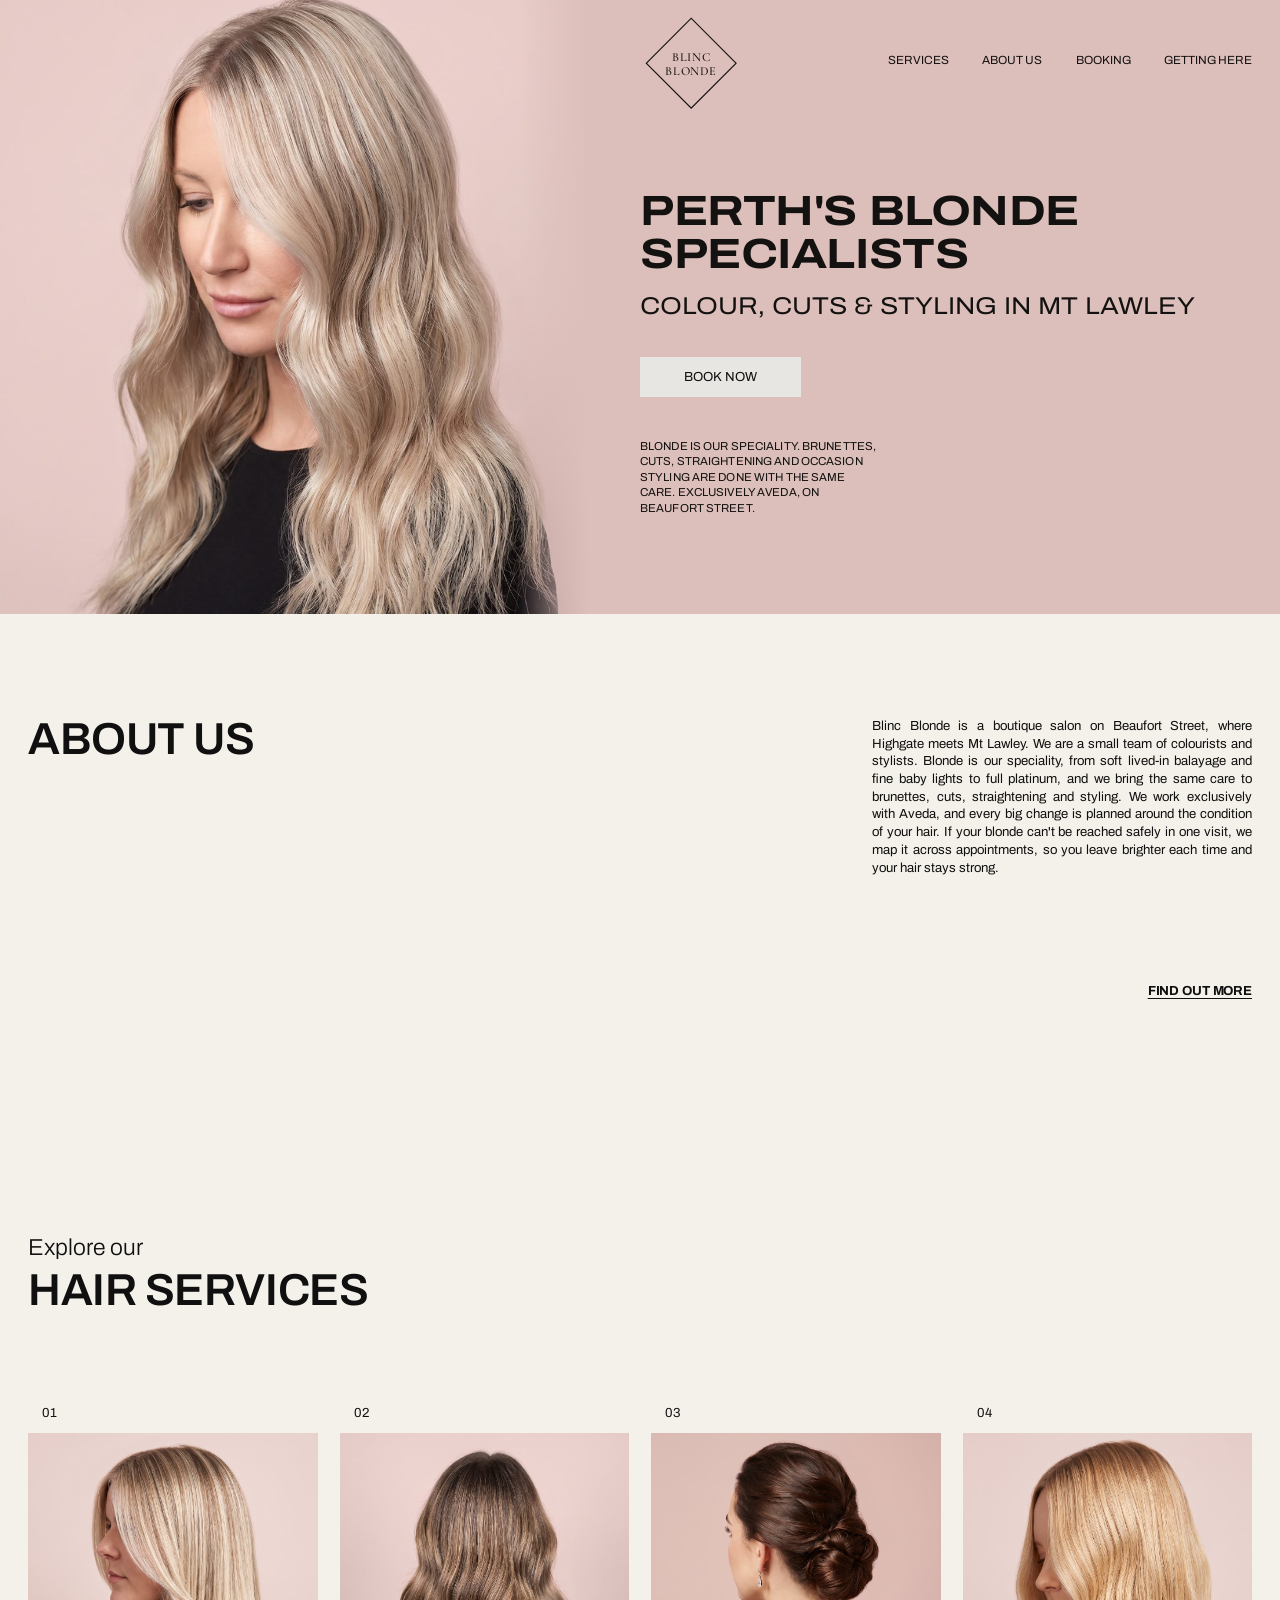
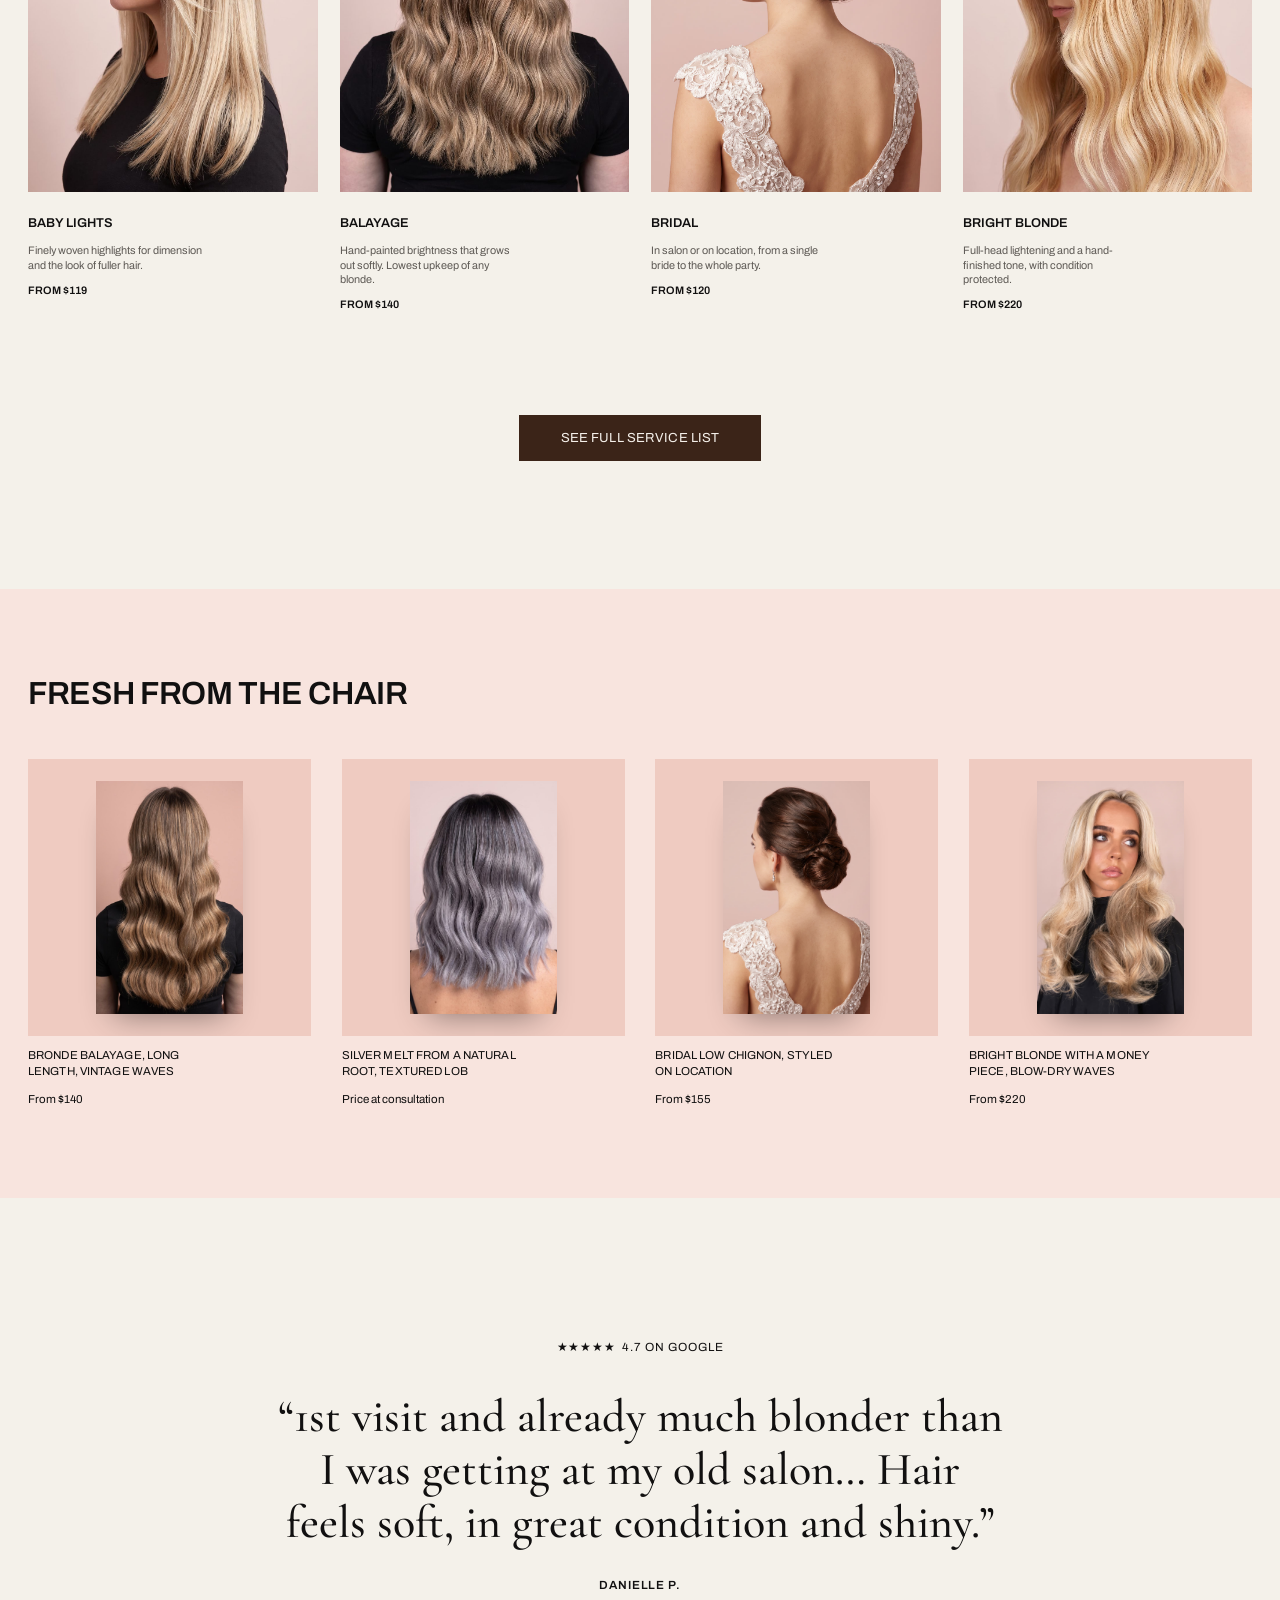
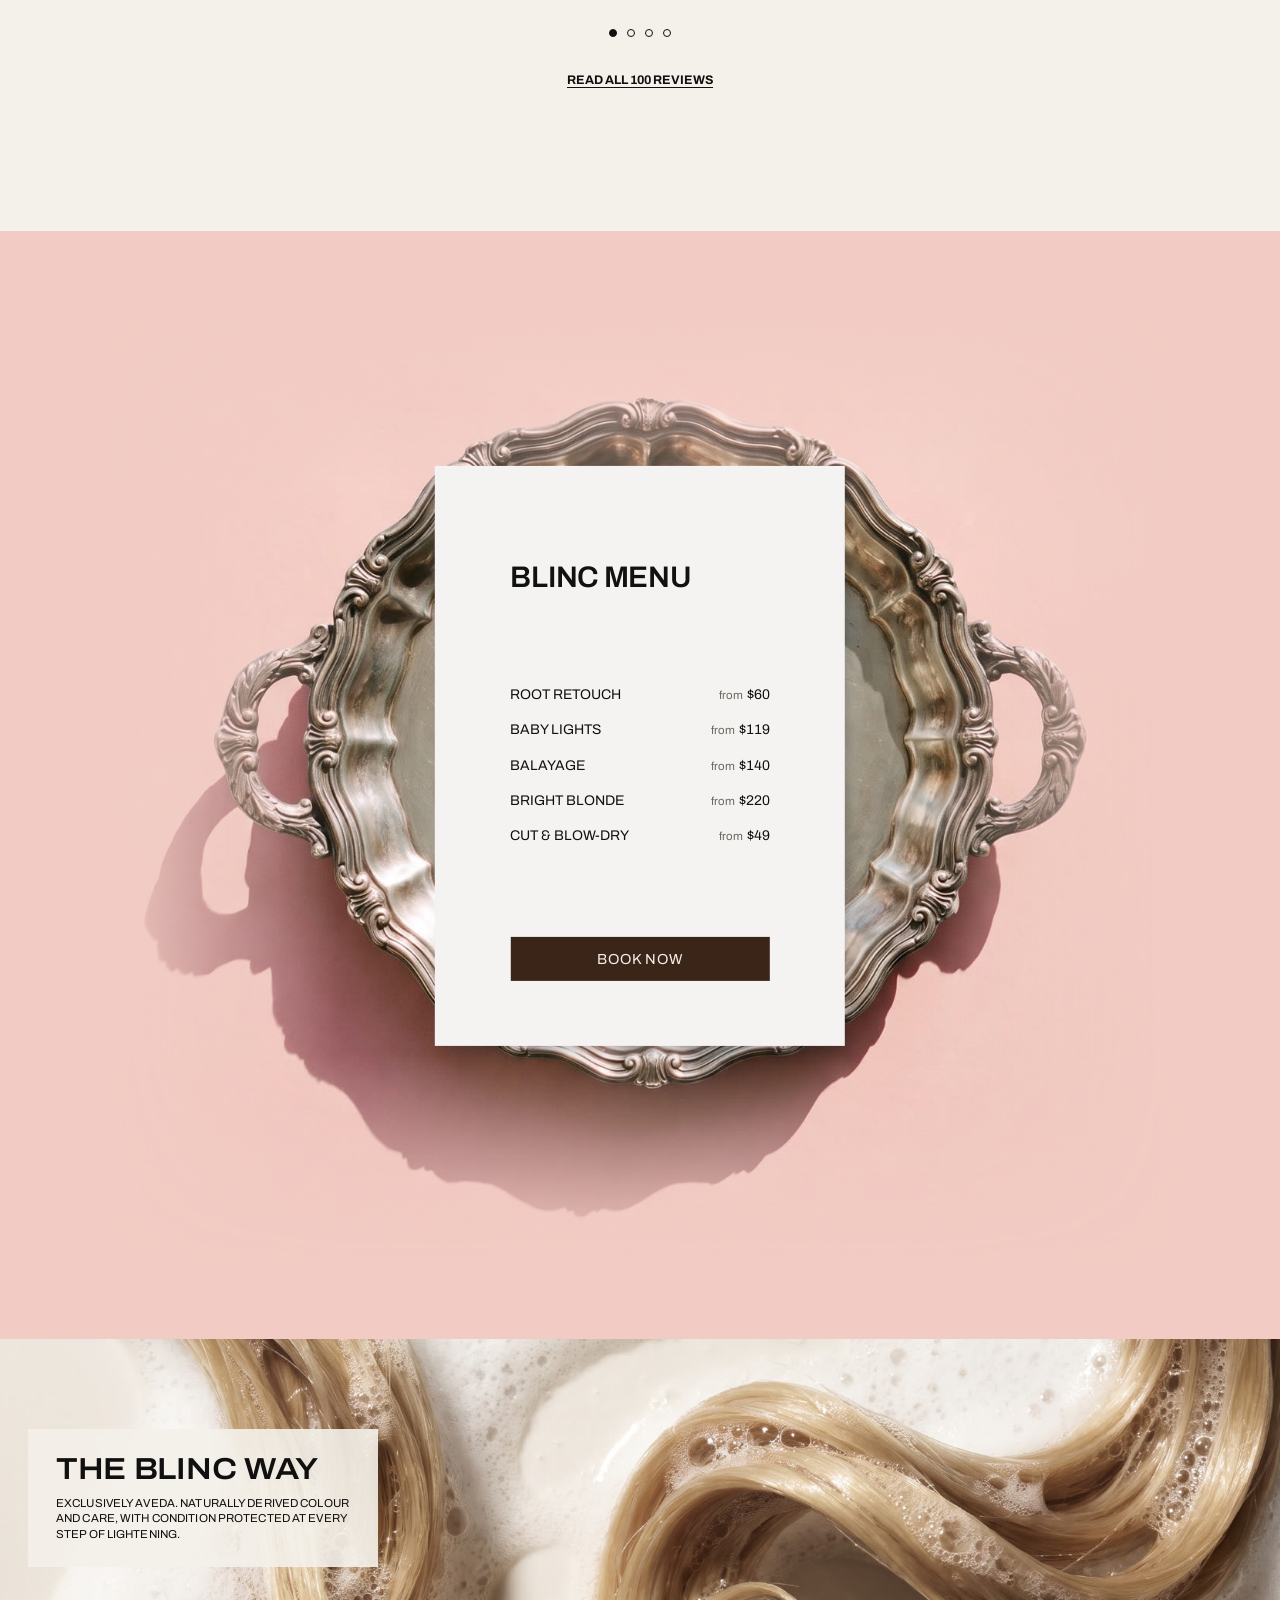
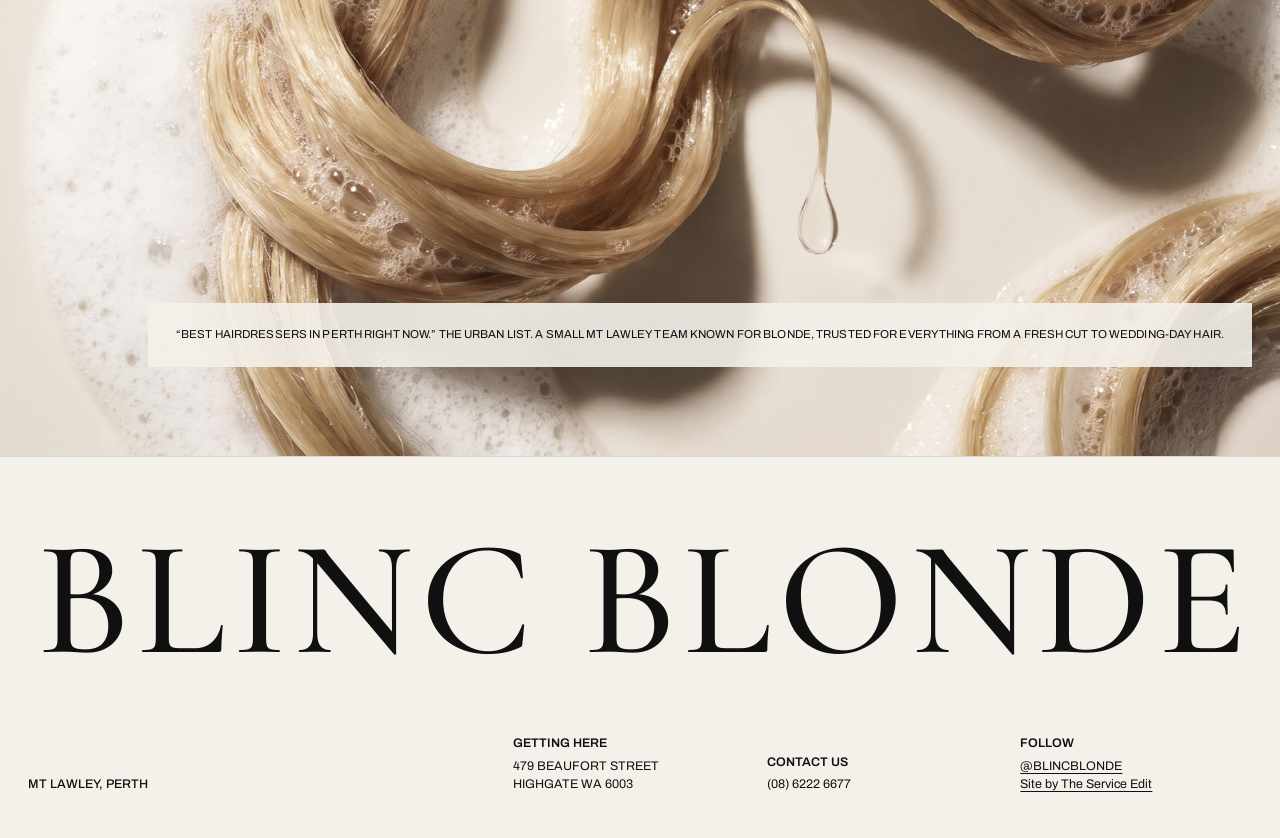
==== index.html @ 2427bfab "Bridal close-up on blush; broaden copy beyond blonde; add cut & blow-dry to menu Co-Authored-By: Cla" ====
<!doctype html>
<html lang="en-AU">
<head>
<meta charset="utf-8">
<meta name="viewport" content="width=device-width, initial-scale=1">
<meta name="robots" content="noindex, nofollow">
<title>Blinc Blonde | Blonde Specialists, Mt Lawley Perth</title>
<meta name="description" content="Blinc Blonde: Perth's blonde specialists on Beaufort Street, Mt Lawley / Highgate. Balayage, baby lights and blonde colour. Exclusively Aveda.">
<link rel="preconnect" href="https://fonts.googleapis.com">
<link rel="preconnect" href="https://fonts.gstatic.com" crossorigin>
<link href="https://fonts.googleapis.com/css2?family=Montserrat:wght@400;500&family=Cormorant+Garamond:wght@500;600&family=Archivo:wdth,wght@100..125,300..700&display=swap" rel="stylesheet">
<style>
/* Layout: Shampoo-site grey split hero + Lyon Street About Us split and numbered service cards + grey bands, product strip and full-bleed overlay + tray menu. Single light look by design. */
:root{
  --cream:#F4F1EA;   /* Lyon Street ground */
  --ink:#111010;
  --espresso:#3B2418;/* Lyon BOOK NOW */
  --grey:#DCBFBB;    /* blush, sampled from the hero backdrop */
  --mist:#F8E4DE;    /* shampoo "products of the week" panel */
  --swatch:#EFCBC1;  /* product tiles */
  --tray:#F2CCC4;    /* sampled from the tray shot */
  --soft:#5E5A55;
  --wordmark:"Cormorant Garamond","Didot","Bodoni 72",Georgia,serif;
  --sans:"Archivo","Helvetica Neue",Arial,sans-serif;
  color-scheme:light;
}
*{box-sizing:border-box}
body{margin:0;background:var(--cream);color:var(--ink);font-family:var(--sans);font-size:15px;line-height:1.5;-webkit-font-smoothing:antialiased;overflow-x:hidden}
a{color:inherit}
img{display:block;max-width:100%}
p,h1,h2,h3{margin:0}
.wrap{padding-left:max(28px,env(safe-area-inset-left,0px));padding-right:max(28px,env(safe-area-inset-right,0px))}
@media (max-width:600px){.wrap{padding-left:max(16px,env(safe-area-inset-left,0px));padding-right:max(16px,env(safe-area-inset-right,0px))}}
:focus-visible{outline:2px solid var(--ink);outline-offset:3px}

/* shared type */
.h{font-weight:600;text-transform:uppercase;letter-spacing:-.01em;line-height:1.02;text-wrap:balance}
.brk{font-weight:300;font-size:clamp(1.05rem,1.7vw,1.35rem)}
.small-caps{font-size:.72rem;line-height:1.35;text-transform:uppercase;letter-spacing:.01em}
.btn{display:inline-flex;align-items:center;justify-content:center;min-height:46px;padding:0 42px;background:var(--espresso);color:#F4EFE9;text-decoration:none;font-size:.82rem;text-transform:uppercase;letter-spacing:.01em;transition:background .3s}
.btn:hover{background:var(--ink)}

/* hero: shampoo-site grey split, photo bleeding off the left */
.top{position:relative;background:var(--grey);display:grid;overflow:hidden;color:#141210}
@media (min-width:820px){.top{grid-template-columns:46% 1fr;min-height:clamp(520px,48vw,720px)}}
.top-img{margin:0;min-height:420px;position:relative}
.top-img img{position:absolute;inset:0;width:100%;height:100%;object-fit:cover;object-position:40% 18%}
@media (min-width:820px){.top-img::after{content:"";position:absolute;inset:0 0 0 auto;width:12%;background:linear-gradient(90deg,rgba(220,191,187,0),var(--grey))}}
.top-col{display:grid;grid-template-rows:auto 1fr;padding-right:max(28px,env(safe-area-inset-right,0px));padding-left:max(28px,4vw)}
@media (max-width:819px){.top-col{order:-1;padding-left:max(16px,env(safe-area-inset-left,0px));padding-right:max(16px,env(safe-area-inset-right,0px))}.top{grid-template-columns:1fr}}
.top-nav{display:flex;flex-wrap:wrap;justify-content:space-between;align-items:center;gap:10px 24px;padding-block:22px 0;font-size:.74rem;text-transform:uppercase}
.top-nav nav{display:flex;flex-wrap:wrap;gap:6px clamp(16px,2.6vw,40px)}
.top-nav a{text-decoration:none}
.top-nav nav a:hover{text-decoration:underline;text-underline-offset:4px}
.top-nav .logo{display:block;width:clamp(86px,8vw,112px);margin-block:-10px -14px}
.top-nav .logo svg{display:block;width:100%;height:auto;overflow:visible}
.top-nav .logo text{font-family:var(--wordmark);font-weight:500;font-size:24px;letter-spacing:.05em;fill:currentColor}
.top-copy{display:grid;align-content:center;gap:12px;padding-block:44px 52px}
.top-copy h1{font-variation-settings:"wdth" 118;font-weight:700;font-size:clamp(1.7rem,3.3vw,2.8rem)}
.top-copy .sub{font-variation-settings:"wdth" 112;text-transform:uppercase;font-size:clamp(1.05rem,1.9vw,1.55rem);font-weight:400}
.top-copy .act{display:flex;align-items:center;gap:22px;margin-top:20px}
.top-copy .small-caps{max-width:34ch;margin-top:30px}
.circ{width:44px;height:44px;border:1px solid currentColor;border-radius:50%;display:inline-grid;place-items:center;flex:none;background:none;color:inherit;cursor:pointer;padding:0}
.circ svg{width:30px;height:12px;margin-left:22px;overflow:visible}
.circ.l svg{margin-left:0;margin-right:22px;transform:scaleX(-1)}
.lbtn{display:inline-flex;align-items:center;min-height:40px;padding:0 44px;background:#E8E6E3;color:#111;text-decoration:none;font-size:.82rem;text-transform:uppercase}
.lbtn:hover{background:#fff}
.wordmark{font-family:var(--wordmark);font-weight:500;text-transform:uppercase;white-space:nowrap;line-height:.8;letter-spacing:.04em;text-align:center;padding-block:clamp(40px,6vw,90px) clamp(8px,1vw,14px);font-size:11vw;margin:0;border-top:1px solid rgba(17,16,16,.12)}
.wordmark span{display:inline-block;margin-right:-.06em}

/* about: Lyon split with air */
.about{display:grid;gap:28px;padding-block:clamp(64px,8vw,120px) clamp(80px,12vw,180px)}
@media (min-width:820px){.about{grid-template-columns:1fr minmax(0,380px);column-gap:8vw}}
.about h2{font-size:clamp(2rem,3.6vw,2.8rem)}
.about .txt{font-size:.82rem;line-height:1.35;text-align:justify;hyphens:auto}
.about .txt p+p{margin-top:10px}
.about .more{grid-column:1/-1;justify-self:end;margin-top:clamp(20px,6vw,80px);font-weight:700;font-size:.82rem;text-transform:uppercase;text-underline-offset:3px;letter-spacing:-.01em}

/* services: Lyon cards */
.svc{padding-block:clamp(40px,6vw,90px) clamp(80px,10vw,140px)}
.svc .brk{font-size:clamp(1.1rem,1.8vw,1.45rem)}
.svc h2{font-size:clamp(1.9rem,3.6vw,2.8rem);margin-top:2px}
.cards{display:grid;grid-template-columns:repeat(2,minmax(0,1fr));gap:clamp(14px,1.8vw,22px);margin-top:clamp(48px,7vw,96px)}
@media (min-width:900px){.cards{grid-template-columns:repeat(4,minmax(0,1fr))}}
.card{display:grid;gap:10px;align-content:start;text-decoration:none}
.card .n{font-size:.82rem;padding-left:14px}
.card figure{margin:0;aspect-ratio:190/236;overflow:hidden}
.card figure img{width:100%;height:100%;object-fit:cover;transition:transform 1s ease}
.card:hover figure img{transform:scale(1.04)}
.card h3{font-size:.8rem;font-weight:600;text-transform:uppercase;margin-top:12px}
.card p{font-size:.68rem;line-height:1.3;color:var(--soft);max-width:30ch}
.card .from{font-size:.68rem;font-weight:600;text-transform:uppercase}
.svc .cta{display:flex;justify-content:center;margin-top:clamp(56px,8vw,110px)}

/* fresh from the chair: product strip */
.week{background:var(--mist);padding-block:clamp(56px,7vw,96px)}
.week .head{display:flex;align-items:center;gap:0;position:relative}
.week .star{width:clamp(60px,7vw,92px);height:auto;margin-right:-18px;flex:none}
.week h2{font-size:clamp(1.3rem,2.5vw,2rem);position:relative}
.strip{display:grid;grid-template-columns:1fr;align-items:center;gap:clamp(8px,2.4vw,40px);margin-top:clamp(28px,4vw,48px)}
.track{display:grid;grid-auto-flow:column;grid-auto-columns:calc((100% - 3*clamp(14px,2.4vw,36px))/4);gap:clamp(14px,2.4vw,36px);overflow-x:auto;scroll-snap-type:x mandatory;scrollbar-width:none;min-width:0}
.track::-webkit-scrollbar{display:none}
@media (max-width:700px){.track{grid-auto-columns:78%}}
.tile{scroll-snap-align:start;display:grid;gap:12px;text-decoration:none}
.tile figure{margin:0;background:var(--swatch);aspect-ratio:1/.98;display:grid;place-items:center;overflow:hidden}
.tile figure img{width:52%;height:84%;object-fit:cover;box-shadow:0 18px 30px -18px rgba(0,0,0,.45)}
.tile .small-caps{max-width:26ch}
.tile .price{font-size:.72rem}

/* reviews: one editorial pull quote at a time */
.reviews{padding-block:clamp(80px,11vw,160px);text-align:center}
.rv-in{display:grid;justify-items:center;gap:clamp(22px,3vw,34px)}
.rv-score{font-size:.74rem;text-transform:uppercase;letter-spacing:.08em}
.rv-stage{display:grid;width:100%;max-width:980px}
.rv{grid-area:1/1;margin:0;display:grid;gap:clamp(18px,2.4vw,28px);justify-items:center;opacity:0;visibility:hidden;transition:opacity .9s ease,visibility .9s}
.rv.on{opacity:1;visibility:visible}
.rv blockquote{margin:0;font-family:var(--wordmark);font-weight:500;font-size:clamp(1.7rem,3.6vw,3.1rem);line-height:1.15;text-wrap:balance}
.rv figcaption{font-size:.74rem;text-transform:uppercase;font-weight:600;letter-spacing:.08em}
.rv-nav{display:flex;gap:10px}
.rv-dot{width:8px;height:8px;border-radius:50%;border:1px solid var(--ink);background:none;padding:0;cursor:pointer}
.rv-dot.on{background:var(--ink)}
.rv-more{font-weight:700;font-size:.78rem;text-transform:uppercase;text-underline-offset:3px}

/* menu on the tray */
.menu{background:var(--tray);display:grid;place-items:center;padding-block:clamp(40px,6vw,80px);position:relative;overflow:hidden}
.menu .stage{position:relative;width:min(100%,1080px)}
.menu .stage img{width:100%;height:auto;-webkit-mask-image:linear-gradient(90deg,transparent,#000 22%,#000 78%,transparent),linear-gradient(180deg,transparent,#000 22%,#000 78%,transparent);-webkit-mask-composite:source-in;mask-image:linear-gradient(90deg,transparent,#000 22%,#000 78%,transparent),linear-gradient(180deg,transparent,#000 22%,#000 78%,transparent);mask-composite:intersect}
.menu .paper{position:absolute;left:50%;top:47%;transform:translate(-50%,-50%);width:38%;aspect-ratio:290/410;background:#F4F3F1;box-shadow:6px 10px 14px -6px rgba(40,44,50,.35);padding:9% 7% 6%;display:grid;grid-template-rows:auto 1fr auto;gap:7%;color:#111;container-type:inline-size}
.menu h2{font-weight:600;font-size:11.5cqw;letter-spacing:-.01em;text-transform:uppercase;line-height:1}
.menu dl{display:grid;grid-template-columns:1fr auto;align-content:center;gap:5.5cqw 4cqw;margin:0;font-size:max(12px,5.4cqw);text-transform:uppercase}
.menu dd{margin:0;text-align:right;font-variant-numeric:tabular-nums;text-transform:none}
.menu dd small{font-size:.82em;color:#6C665F;margin-right:.35em}
.menu .book{justify-self:stretch;display:flex;align-items:center;justify-content:center;min-height:max(44px,15cqw);padding:0 6cqw;background:var(--espresso);color:#F4EFE9;text-decoration:none;font-size:max(13px,5.6cqw);text-transform:uppercase;letter-spacing:.06em}
.menu .book:hover{background:var(--ink)}
@media (max-width:560px){.menu .paper{width:44%;top:47%}.menu .stage{width:118%;margin-inline:-9%}}

/* full-bleed foam: shampoo About Us overlay */
.foam{position:relative;min-height:clamp(560px,56vw,860px);overflow:hidden;color:var(--ink)}
.foam img{position:absolute;inset:0;width:100%;height:100%;object-fit:cover}
.foam::before{content:"";position:absolute;inset:0;background:linear-gradient(180deg,rgba(244,241,234,.82) 0%,rgba(244,241,234,0) 34%,rgba(244,241,234,0) 66%,rgba(244,241,234,.85) 100%)}
.foam .in{position:relative;z-index:1;min-height:inherit;display:grid;grid-template-rows:auto 1fr auto;padding-block:clamp(48px,7vw,96px)}
.foam h2{font-variation-settings:"wdth" 112;font-size:clamp(1.4rem,2.4vw,1.9rem)}
.foam .small-caps{max-width:42ch;margin-top:12px}
.foam .r{justify-self:end;text-align:center;max-width:44ch;grid-row:3}
.foam .panel{background:rgba(244,241,234,.9);padding:clamp(16px,2vw,24px) clamp(18px,2.4vw,28px);max-width:max-content}
.foam .in>div.panel{justify-self:start}

/* footer */
footer{padding-block:56px 44px;display:grid;gap:22px;font-size:.78rem;text-transform:uppercase}
@media (min-width:760px){footer{grid-template-columns:2fr 1fr 1fr 1fr;align-items:end}}
footer .mark{font-family:var(--sans);font-weight:500;font-size:.78rem}
footer b{display:block;font-weight:600;margin-bottom:4px}
footer a{text-underline-offset:3px}
</style>
</head>
<body>

<header class="top" id="top">
  <figure class="top-img"><img src="img/icy.jpg" alt="Icy beige blonde with soft waves, finished at Blinc Blonde"></figure>
  <div class="top-col">
    <div class="top-nav">
      <a class="logo" href="#top" aria-label="Blinc Blonde home"><svg viewBox="0 0 200 200" role="img" aria-hidden="true"><rect x="38" y="38" width="124" height="124" transform="rotate(45 100 100)" fill="none" stroke="currentColor" stroke-width="2.2"/><text x="100" y="96" text-anchor="middle">BLINC</text><text x="100" y="124" text-anchor="middle">BLONDE</text></svg></a>
      <nav aria-label="Primary"><a href="#services">Services</a><a href="#about">About us</a><a href="https://home.shortcutssoftware.com/blincblonde#/_h/locations/info" target="_blank" rel="noopener">Booking</a><a href="#find">Getting here</a></nav>
    </div>
    <div class="top-copy">
      <h1 class="h">Perth's blonde specialists</h1>
      <p class="sub">Colour, cuts &amp; styling in Mt Lawley</p>
      <div class="act">
        <a class="lbtn" href="https://home.shortcutssoftware.com/blincblonde#/_h/locations/info" target="_blank" rel="noopener">Book now</a>
      </div>
      <p class="small-caps">Blonde is our speciality. Brunettes, cuts, straightening and occasion styling are done with the same care. Exclusively Aveda, on Beaufort Street.</p>
    </div>
  </div>
</header>

<main>
  <section class="about wrap" id="about">
    <h2 class="h">About us</h2>
    <div class="txt">
      <p>Blinc Blonde is a boutique salon on Beaufort Street, where Highgate meets Mt Lawley. We are a small team of colourists and stylists. Blonde is our speciality, from soft lived-in balayage and fine baby lights to full platinum, and we bring the same care to brunettes, cuts, straightening and styling. We work exclusively with Aveda, and every big change is planned around the condition of your hair. If your blonde can't be reached safely in one visit, we map it across appointments, so you leave brighter each time and your hair stays strong.</p>
    </div>
    <a class="more" href="#find">Find out more</a>
  </section>

  <section class="svc wrap" id="services">
    <p class="brk">Explore our</p>
    <h2 class="h">Hair services</h2>
    <div class="cards">
      <a class="card" href="#menu">
        <span class="n">01</span>
        <figure><img src="img/babylights.jpg" alt="Fine baby lights through a beige blonde base"></figure>
        <h3>Baby lights</h3>
        <p>Finely woven highlights for dimension and the look of fuller hair.</p>
        <span class="from">From $119</span>
      </a>
      <a class="card" href="#menu">
        <span class="n">02</span>
        <figure><img src="img/balayage.jpg" alt="Lived-in balayage waves from behind"></figure>
        <h3>Balayage</h3>
        <p>Hand-painted brightness that grows out softly. Lowest upkeep of any blonde.</p>
        <span class="from">From $140</span>
      </a>
      <a class="card" href="#menu">
        <span class="n">03</span>
        <figure><img src="img/bridal.jpg" alt="Bride with a soft low chignon"></figure>
        <h3>Bridal</h3>
        <p>In salon or on location, from a single bride to the whole party.</p>
        <span class="from">From $120</span>
      </a>
      <a class="card" href="#menu">
        <span class="n">04</span>
        <figure><img src="img/golden.jpg" alt="Golden bright blonde waves"></figure>
        <h3>Bright blonde</h3>
        <p>Full-head lightening and a hand-finished tone, with condition protected.</p>
        <span class="from">From $220</span>
      </a>
    </div>
    <div class="cta"><a class="btn" href="#menu">See full service list</a></div>
  </section>

  <section class="week" aria-label="Fresh from the chair">
    <div class="wrap">
      <div class="head">
        <h2 class="h">Fresh from the chair</h2>
      </div>
      <div class="strip">
        <div class="track" id="track">
          <a class="tile" href="https://www.instagram.com/blincblonde/" target="_blank" rel="noopener">
            <figure><img src="img/hero.jpg" alt="Long bronde balayage in vintage waves"></figure>
            <p class="small-caps">Bronde balayage, long length, vintage waves</p>
            <span class="price">From $140</span>
          </a>
          <a class="tile" href="https://www.instagram.com/blincblonde/" target="_blank" rel="noopener">
            <figure><img src="img/silver.jpg" alt="Dark root melting into silver ends"></figure>
            <p class="small-caps">Silver melt from a natural root, textured lob</p>
            <span class="price">Price at consultation</span>
          </a>
          <a class="tile" href="https://www.instagram.com/blincblonde/" target="_blank" rel="noopener">
            <figure><img src="img/bridal.jpg" alt="Bridal low chignon"></figure>
            <p class="small-caps">Bridal low chignon, styled on location</p>
            <span class="price">From $155</span>
          </a>
          <a class="tile" href="https://www.instagram.com/blincblonde/" target="_blank" rel="noopener">
            <figure><img src="img/bright.jpg" alt="Bright creamy blonde with a money piece"></figure>
            <p class="small-caps">Bright blonde with a money piece, blow-dry waves</p>
            <span class="price">From $220</span>
          </a>
        </div>
      </div>
    </div>
  </section>

  <section class="reviews" id="reviews" aria-label="Google reviews">
    <div class="wrap rv-in">
      <p class="rv-score"><span aria-hidden="true">★★★★★</span>&nbsp; 4.7 on Google</p>
      <div class="rv-stage" id="rv" aria-live="polite">
        <figure class="rv on">
          <blockquote>“1st visit and already much blonder than I was getting at my old salon… Hair feels soft, in great condition and shiny.”</blockquote>
          <figcaption>Danielle P.</figcaption>
        </figure>
        <figure class="rv">
          <blockquote>“My hair is naturally jet black… she did a wonderful job bringing the perfect shade of blonde in my hair!”</blockquote>
          <figcaption>Su</figcaption>
        </figure>
        <figure class="rv">
          <blockquote>“The colour always comes out the perfect combination of cool without looking grey!”</blockquote>
          <figcaption>Amber T.</figcaption>
        </figure>
        <figure class="rv">
          <blockquote>“Finding someone who can manage blond, finer hair has always been a challenge. Brendan and team are extremely skilled, professional, and attentive.”</blockquote>
          <figcaption>Nynne T.</figcaption>
        </figure>
      </div>
      <div class="rv-nav">
        <button type="button" class="rv-dot on" aria-label="Review 1"></button><button type="button" class="rv-dot" aria-label="Review 2"></button><button type="button" class="rv-dot" aria-label="Review 3"></button><button type="button" class="rv-dot" aria-label="Review 4"></button>
      </div>
      <a class="rv-more" href="https://share.google/gpd9A7HayQjGqEX2p" target="_blank" rel="noopener">Read all 100 reviews</a>
    </div>
  </section>

  <section class="menu" id="menu" aria-label="Blinc menu">
    <div class="stage">
      <img src="img/tray.jpg" alt="" aria-hidden="true">
      <div class="paper">
        <h2>Blinc menu</h2>
        <dl>
          <dt>Root retouch</dt><dd><small>from</small>$60</dd>
          <dt>Baby lights</dt><dd><small>from</small>$119</dd>
          <dt>Balayage</dt><dd><small>from</small>$140</dd>
          <dt>Bright blonde</dt><dd><small>from</small>$220</dd>
          <dt>Cut &amp; blow-dry</dt><dd><small>from</small>$49</dd>
        </dl>
        <a class="book" href="https://home.shortcutssoftware.com/blincblonde#/_h/locations/info" target="_blank" rel="noopener">Book now</a>
      </div>
    </div>
  </section>

  <section class="foam" aria-label="The Blinc way">
    <img src="img/foam.jpg" alt="Blonde hair strands swirled through shampoo foam">
    <div class="in wrap">
      <div class="panel">
        <h2 class="h">The Blinc way</h2>
        <p class="small-caps">Exclusively Aveda. Naturally derived colour and care, with condition protected at every step of lightening.</p>
      </div>
      <p class="small-caps r panel">“Best hairdressers in Perth right now.” The Urban List. A small Mt Lawley team known for blonde, trusted for everything from a fresh cut to wedding-day hair.</p>
    </div>
  </section>
</main>

<p class="wordmark wrap" aria-hidden="true"><span id="wm">Blinc Blonde</span></p>
<footer class="wrap" id="find">
  <div class="mark">Mt Lawley, Perth</div>
  <div><b>Getting here</b>479 Beaufort Street<br>Highgate WA 6003</div>
  <div><b>Contact us</b>(08) 6222 6677</div>
  <div><b>Follow</b><a href="https://www.instagram.com/blincblonde/" target="_blank" rel="noopener">@blincblonde</a><br><a href="https://theserviceedit.com" target="_blank" rel="noopener" style="text-transform:none">Site by The Service Edit</a></div>
</footer>

<script>
(function(){
  var wm=document.getElementById('wm');
  function fit(){
    var box=wm.parentElement, cs=getComputedStyle(box);
    var avail=box.clientWidth-parseFloat(cs.paddingLeft)-parseFloat(cs.paddingRight);
    wm.parentElement.style.fontSize='100px';
    var w=wm.getBoundingClientRect().width; if(w>0) wm.parentElement.style.fontSize=(100*avail/w*0.995)+'px';
  }
  if(document.fonts&&document.fonts.ready){document.fonts.ready.then(fit)} fit();
  window.addEventListener('resize',fit);
  var t=document.getElementById('track');
  document.querySelectorAll('.strip .circ').forEach(function(b){b.addEventListener('click',function(){
    var step=t.firstElementChild.getBoundingClientRect().width+parseFloat(getComputedStyle(t).columnGap||0);
    t.scrollBy({left:step*Number(b.dataset.dir),behavior:'smooth'});
  })});
  var rv=document.querySelectorAll('#rv .rv'), dots=document.querySelectorAll('.rv-dot'), ri=0, rt;
  function show(i){ri=(i+rv.length)%rv.length; rv.forEach(function(e,k){e.classList.toggle('on',k===ri)}); dots.forEach(function(d,k){d.classList.toggle('on',k===ri)});}
  function auto(){clearInterval(rt); if(!window.matchMedia('(prefers-reduced-motion: reduce)').matches) rt=setInterval(function(){show(ri+1)},6500);}
  dots.forEach(function(d,k){d.addEventListener('click',function(){show(k);auto();})});
  auto();
})();
</script>
</body>
</html>
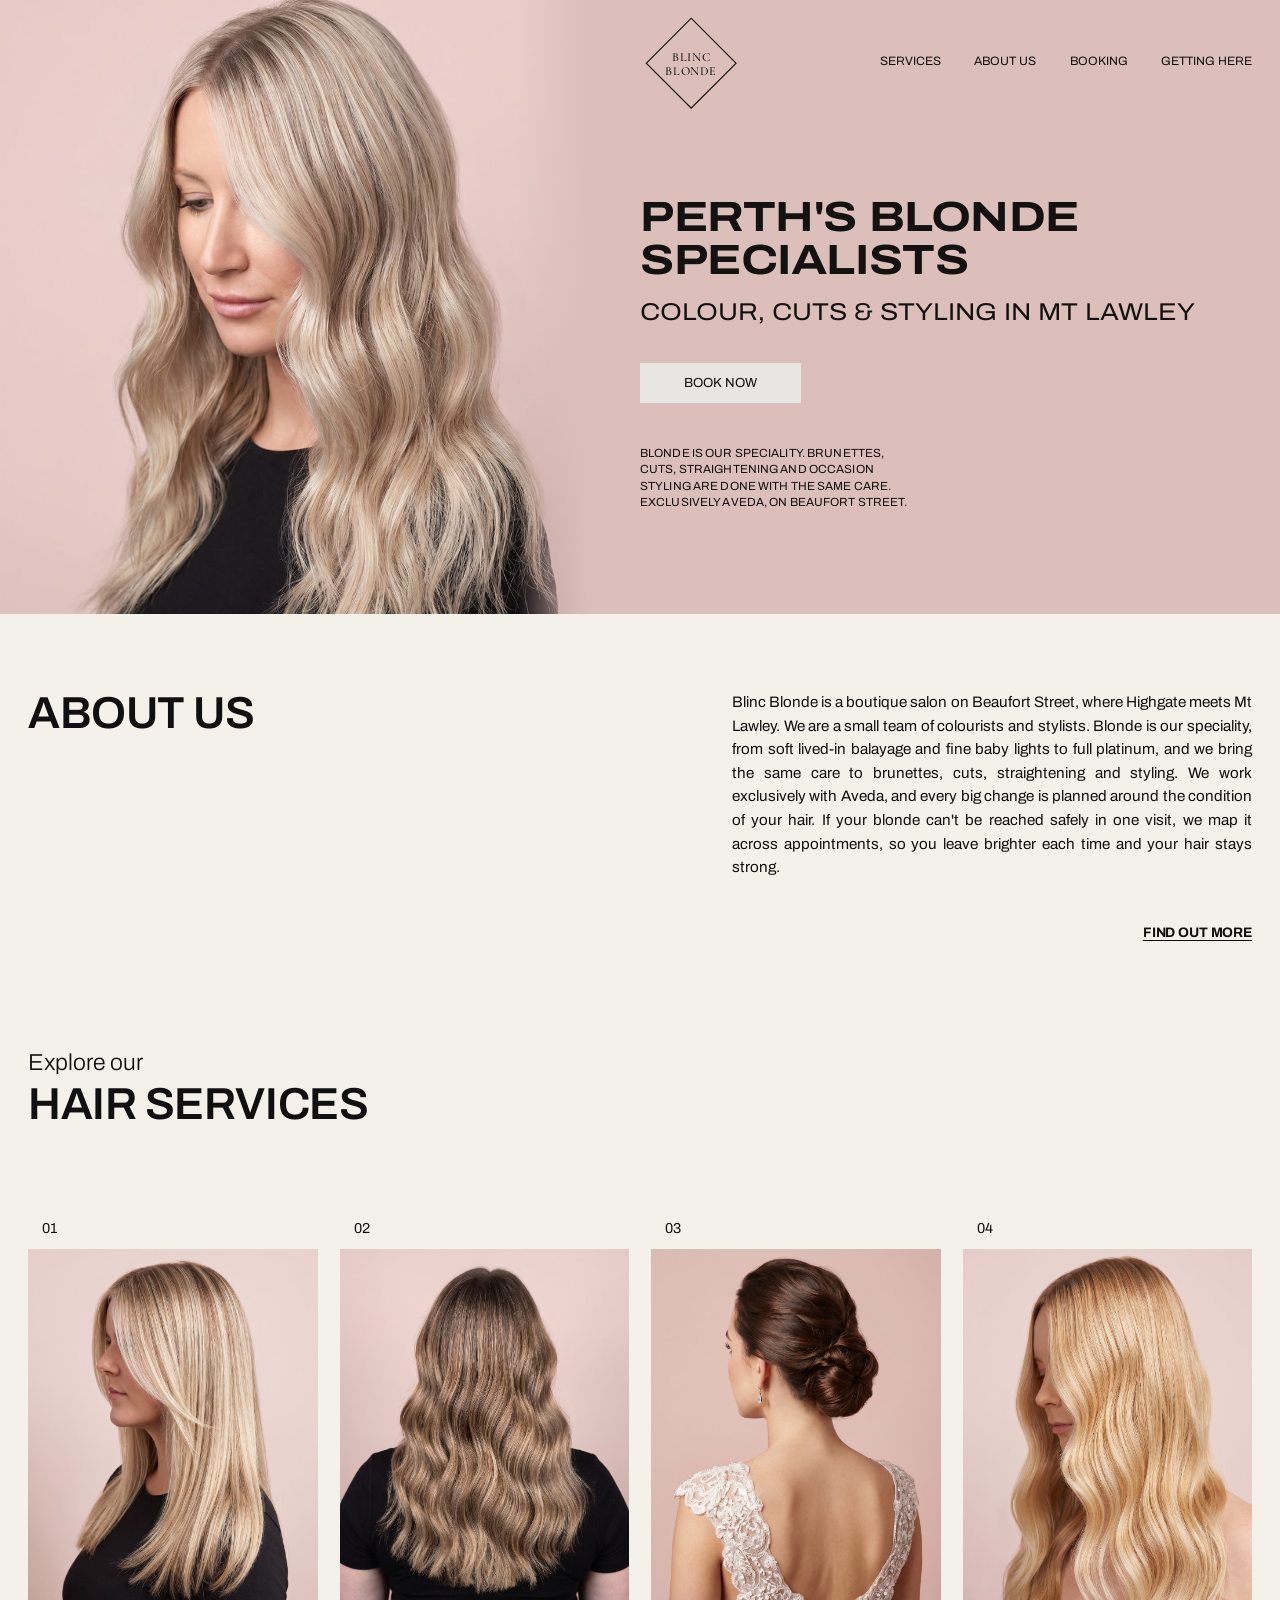
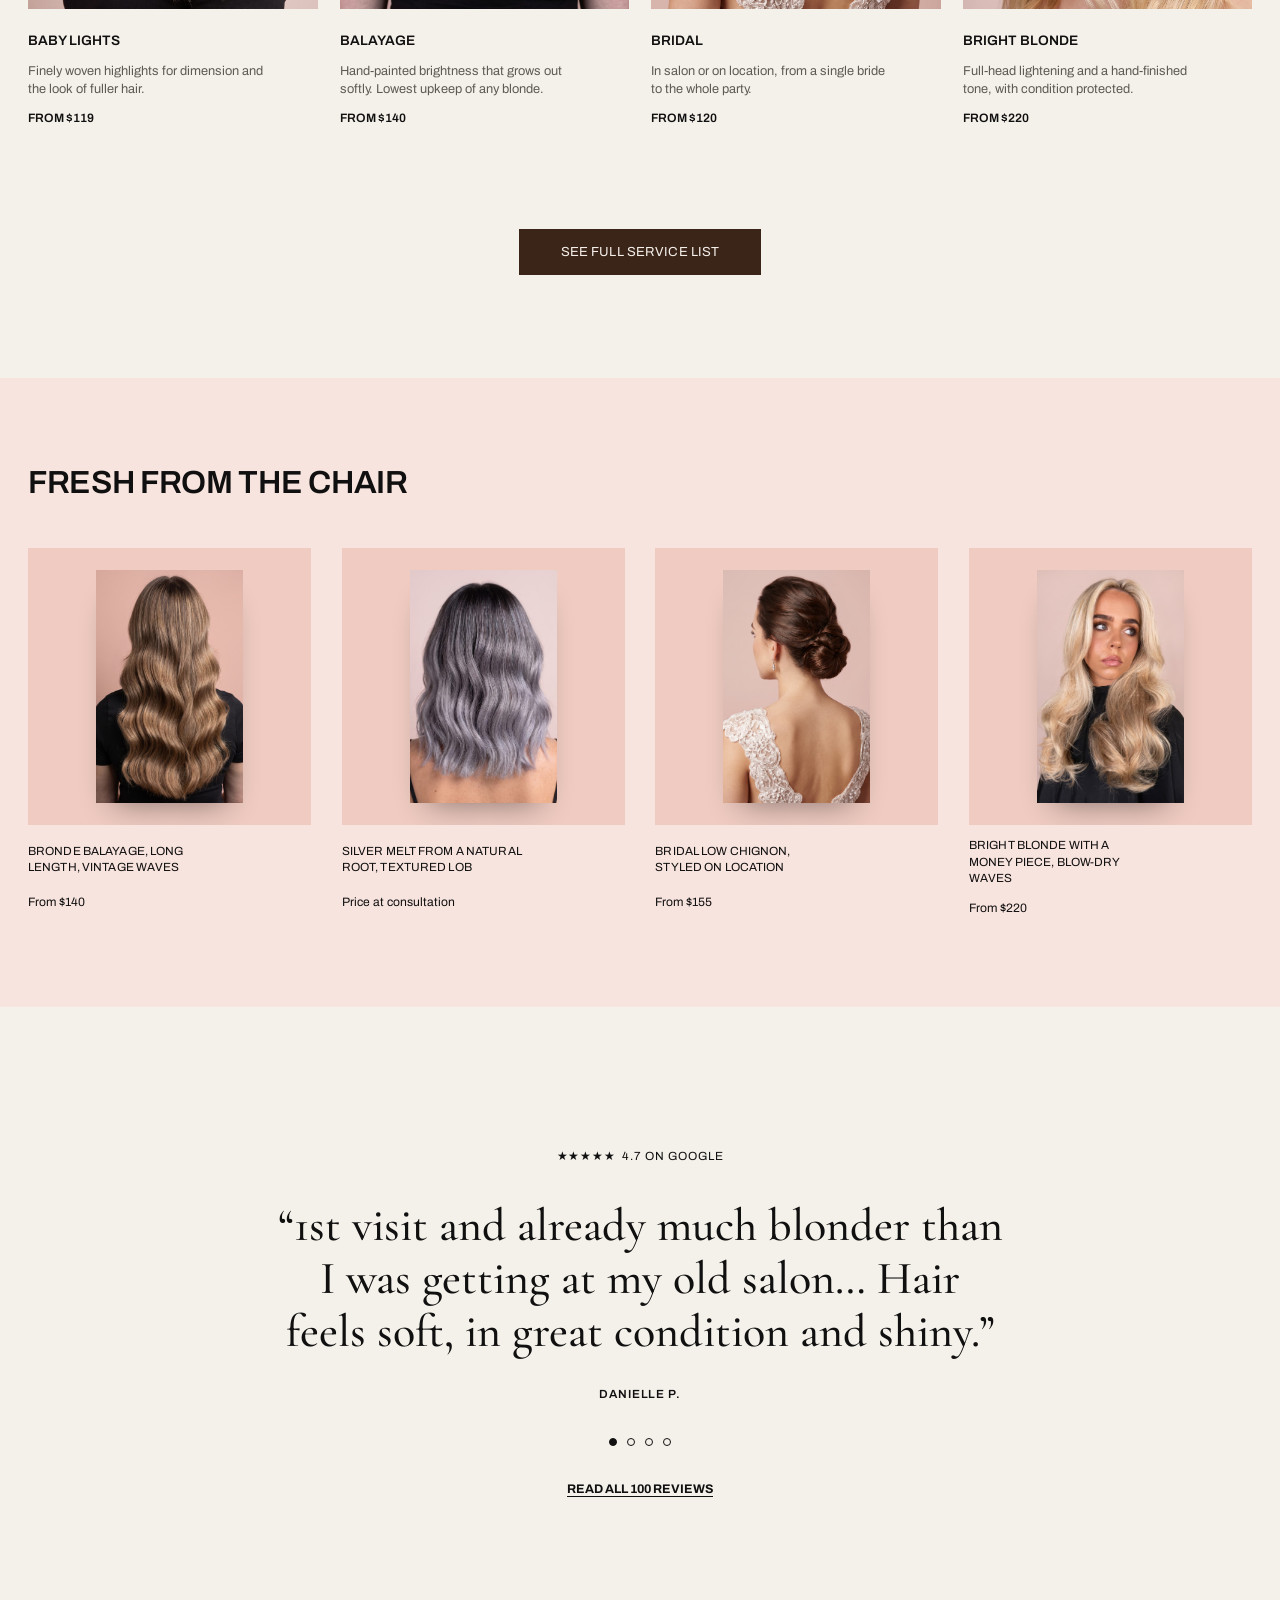
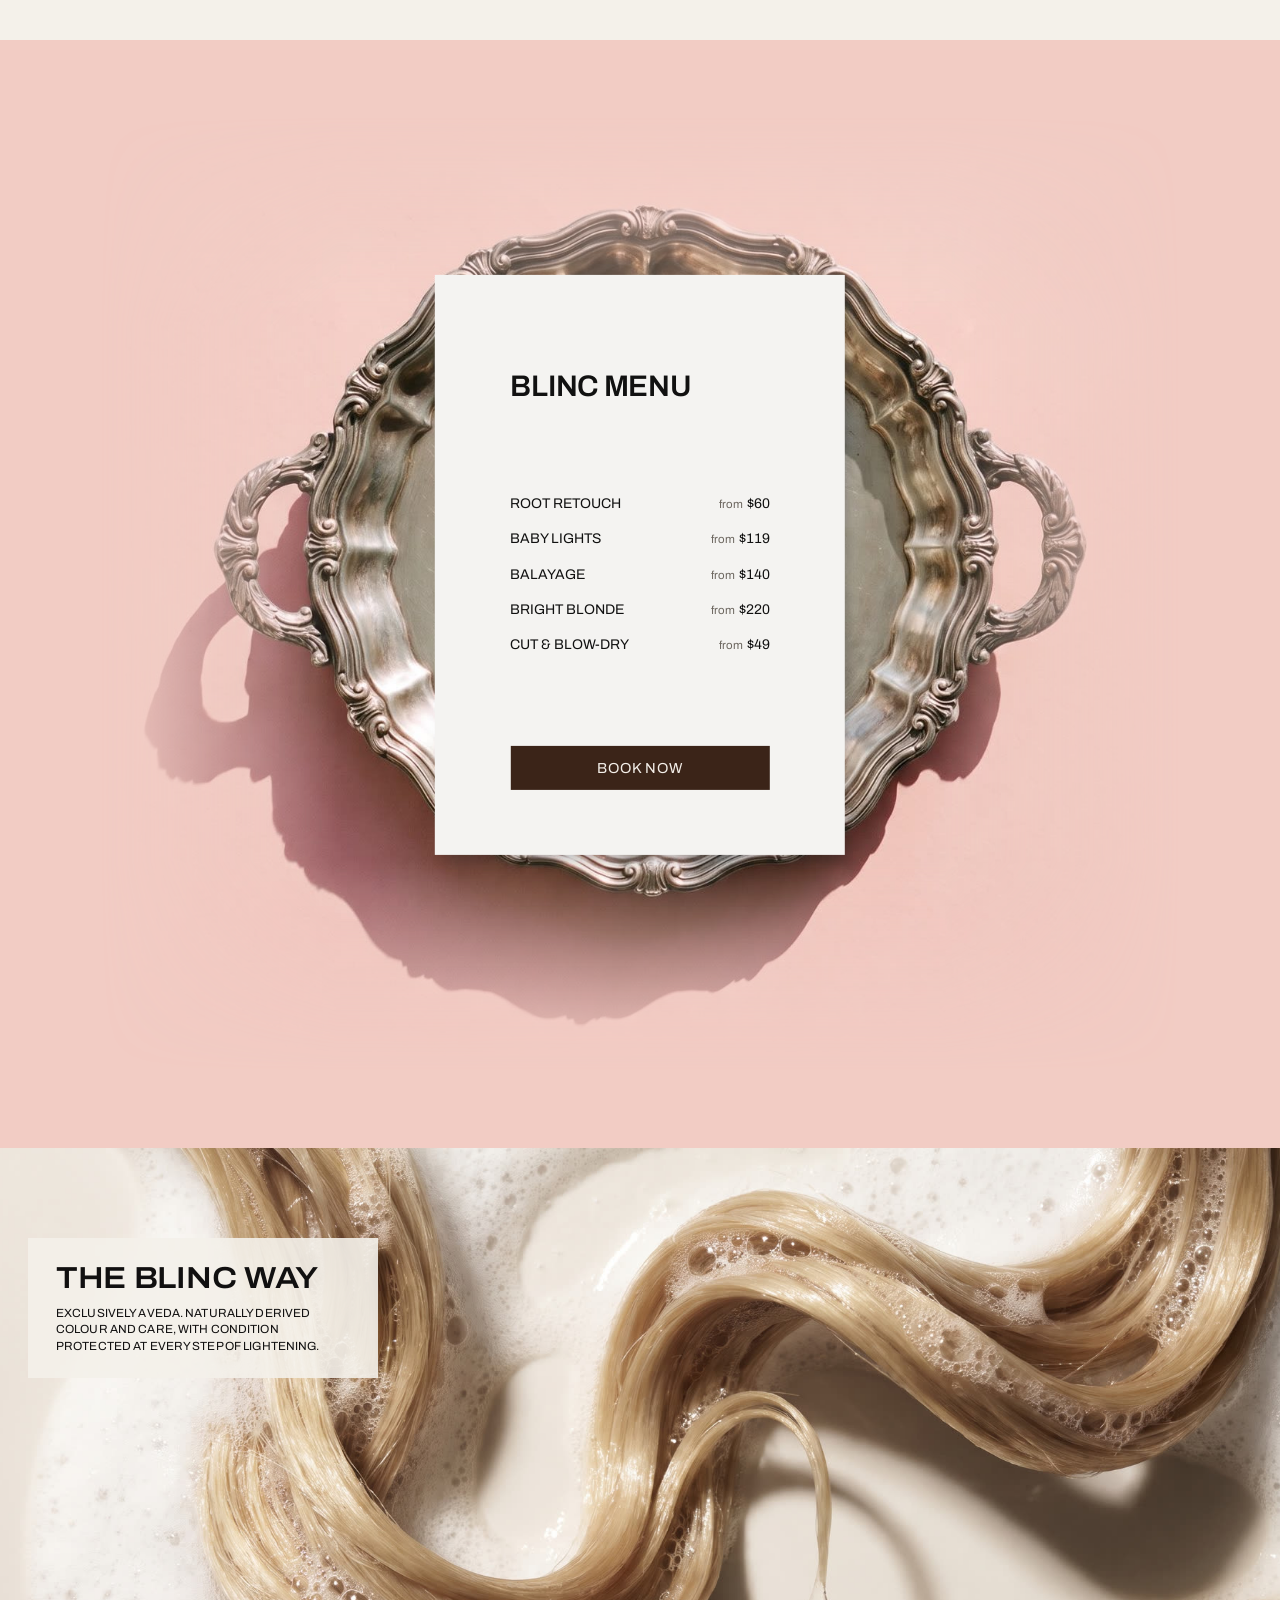
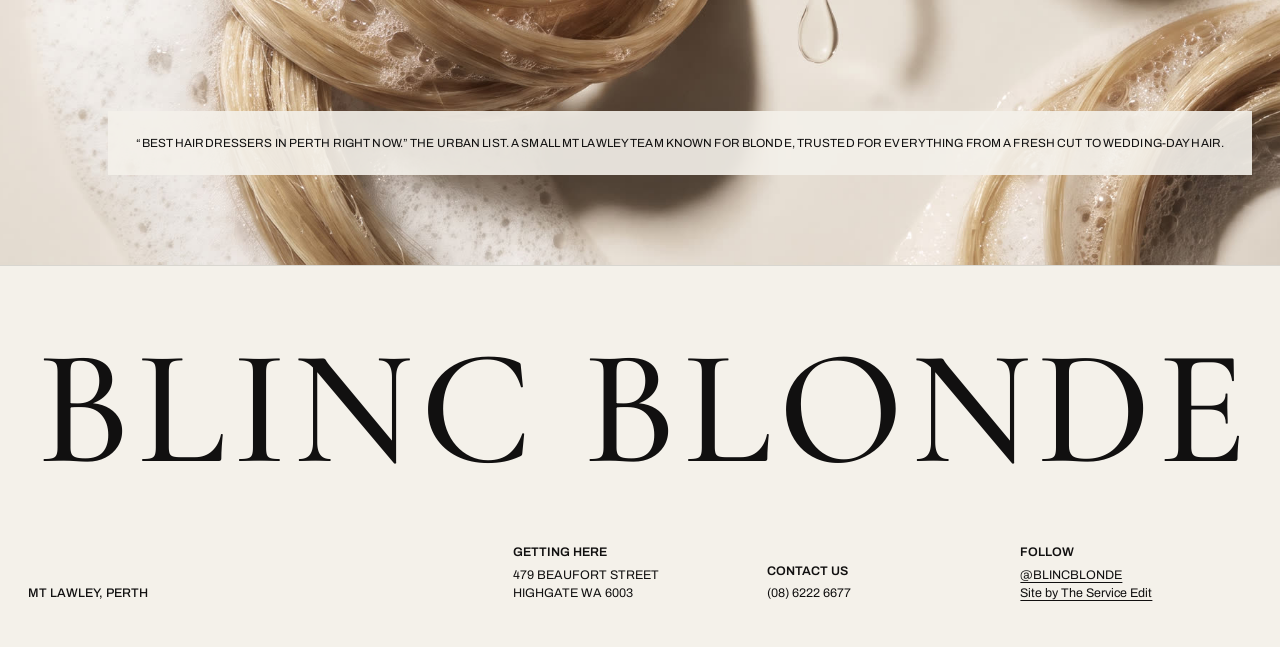
==== commit 88732c8b: "Tighter About spacing; larger desktop type Co-Authored-By: Claude Opus 5.5 <noreply@anthropic.com> C" ====
--- a/index.html
+++ b/index.html
@@ -36,7 +36,7 @@
 /* shared type */
 .h{font-weight:600;text-transform:uppercase;letter-spacing:-.01em;line-height:1.02;text-wrap:balance}
 .brk{font-weight:300;font-size:clamp(1.05rem,1.7vw,1.35rem)}
-.small-caps{font-size:.72rem;line-height:1.35;text-transform:uppercase;letter-spacing:.01em}
+.small-caps{font-size:clamp(.74rem,.9vw,.86rem);line-height:1.4;text-transform:uppercase;letter-spacing:.01em}
 .btn{display:inline-flex;align-items:center;justify-content:center;min-height:46px;padding:0 42px;background:var(--espresso);color:#F4EFE9;text-decoration:none;font-size:.82rem;text-transform:uppercase;letter-spacing:.01em;transition:background .3s}
 .btn:hover{background:var(--ink)}
 
@@ -48,7 +48,7 @@
 @media (min-width:820px){.top-img::after{content:"";position:absolute;inset:0 0 0 auto;width:12%;background:linear-gradient(90deg,rgba(220,191,187,0),var(--grey))}}
 .top-col{display:grid;grid-template-rows:auto 1fr;padding-right:max(28px,env(safe-area-inset-right,0px));padding-left:max(28px,4vw)}
 @media (max-width:819px){.top-col{order:-1;padding-left:max(16px,env(safe-area-inset-left,0px));padding-right:max(16px,env(safe-area-inset-right,0px))}.top{grid-template-columns:1fr}}
-.top-nav{display:flex;flex-wrap:wrap;justify-content:space-between;align-items:center;gap:10px 24px;padding-block:22px 0;font-size:.74rem;text-transform:uppercase}
+.top-nav{display:flex;flex-wrap:wrap;justify-content:space-between;align-items:center;gap:10px 24px;padding-block:22px 0;font-size:clamp(.76rem,.85vw,.86rem);text-transform:uppercase}
 .top-nav nav{display:flex;flex-wrap:wrap;gap:6px clamp(16px,2.6vw,40px)}
 .top-nav a{text-decoration:none}
 .top-nav nav a:hover{text-decoration:underline;text-underline-offset:4px}
@@ -59,7 +59,7 @@
 .top-copy h1{font-variation-settings:"wdth" 118;font-weight:700;font-size:clamp(1.7rem,3.3vw,2.8rem)}
 .top-copy .sub{font-variation-settings:"wdth" 112;text-transform:uppercase;font-size:clamp(1.05rem,1.9vw,1.55rem);font-weight:400}
 .top-copy .act{display:flex;align-items:center;gap:22px;margin-top:20px}
-.top-copy .small-caps{max-width:34ch;margin-top:30px}
+.top-copy .small-caps{max-width:40ch;margin-top:30px}
 .circ{width:44px;height:44px;border:1px solid currentColor;border-radius:50%;display:inline-grid;place-items:center;flex:none;background:none;color:inherit;cursor:pointer;padding:0}
 .circ svg{width:30px;height:12px;margin-left:22px;overflow:visible}
 .circ.l svg{margin-left:0;margin-right:22px;transform:scaleX(-1)}
@@ -69,27 +69,27 @@
 .wordmark span{display:inline-block;margin-right:-.06em}
 
 /* about: Lyon split with air */
-.about{display:grid;gap:28px;padding-block:clamp(64px,8vw,120px) clamp(80px,12vw,180px)}
-@media (min-width:820px){.about{grid-template-columns:1fr minmax(0,380px);column-gap:8vw}}
+.about{display:grid;gap:24px;padding-block:clamp(56px,6vw,96px) clamp(40px,4vw,64px)}
+@media (min-width:820px){.about{grid-template-columns:1fr minmax(0,520px);column-gap:6vw;align-items:start}}
 .about h2{font-size:clamp(2rem,3.6vw,2.8rem)}
-.about .txt{font-size:.82rem;line-height:1.35;text-align:justify;hyphens:auto}
+.about .txt{font-size:clamp(.95rem,1.05vw,1.08rem);line-height:1.55;text-align:justify;hyphens:auto}
 .about .txt p+p{margin-top:10px}
-.about .more{grid-column:1/-1;justify-self:end;margin-top:clamp(20px,6vw,80px);font-weight:700;font-size:.82rem;text-transform:uppercase;text-underline-offset:3px;letter-spacing:-.01em}
+.about .more{grid-column:1/-1;justify-self:end;margin-top:clamp(8px,1.5vw,20px);font-weight:700;font-size:.86rem;text-transform:uppercase;text-underline-offset:3px;letter-spacing:-.01em}
 
 /* services: Lyon cards */
-.svc{padding-block:clamp(40px,6vw,90px) clamp(80px,10vw,140px)}
+.svc{padding-block:clamp(40px,4vw,64px) clamp(72px,8vw,120px)}
 .svc .brk{font-size:clamp(1.1rem,1.8vw,1.45rem)}
 .svc h2{font-size:clamp(1.9rem,3.6vw,2.8rem);margin-top:2px}
 .cards{display:grid;grid-template-columns:repeat(2,minmax(0,1fr));gap:clamp(14px,1.8vw,22px);margin-top:clamp(48px,7vw,96px)}
 @media (min-width:900px){.cards{grid-template-columns:repeat(4,minmax(0,1fr))}}
 .card{display:grid;gap:10px;align-content:start;text-decoration:none}
-.card .n{font-size:.82rem;padding-left:14px}
+.card .n{font-size:.9rem;padding-left:14px}
 .card figure{margin:0;aspect-ratio:190/236;overflow:hidden}
 .card figure img{width:100%;height:100%;object-fit:cover;transition:transform 1s ease}
 .card:hover figure img{transform:scale(1.04)}
-.card h3{font-size:.8rem;font-weight:600;text-transform:uppercase;margin-top:12px}
-.card p{font-size:.68rem;line-height:1.3;color:var(--soft);max-width:30ch}
-.card .from{font-size:.68rem;font-weight:600;text-transform:uppercase}
+.card h3{font-size:clamp(.86rem,1vw,1rem);font-weight:600;text-transform:uppercase;margin-top:12px}
+.card p{font-size:clamp(.8rem,.95vw,.94rem);line-height:1.45;color:var(--soft);max-width:34ch}
+.card .from{font-size:clamp(.76rem,.85vw,.86rem);font-weight:600;text-transform:uppercase}
 .svc .cta{display:flex;justify-content:center;margin-top:clamp(56px,8vw,110px)}
 
 /* fresh from the chair: product strip */
@@ -105,7 +105,7 @@
 .tile figure{margin:0;background:var(--swatch);aspect-ratio:1/.98;display:grid;place-items:center;overflow:hidden}
 .tile figure img{width:52%;height:84%;object-fit:cover;box-shadow:0 18px 30px -18px rgba(0,0,0,.45)}
 .tile .small-caps{max-width:26ch}
-.tile .price{font-size:.72rem}
+.tile .price{font-size:clamp(.76rem,.85vw,.86rem)}
 
 /* reviews: one editorial pull quote at a time */
 .reviews{padding-block:clamp(80px,11vw,160px);text-align:center}
@@ -146,7 +146,7 @@
 .foam .in>div.panel{justify-self:start}
 
 /* footer */
-footer{padding-block:56px 44px;display:grid;gap:22px;font-size:.78rem;text-transform:uppercase}
+footer{padding-block:56px 44px;display:grid;gap:22px;font-size:clamp(.78rem,.9vw,.9rem);text-transform:uppercase}
 @media (min-width:760px){footer{grid-template-columns:2fr 1fr 1fr 1fr;align-items:end}}
 footer .mark{font-family:var(--sans);font-weight:500;font-size:.78rem}
 footer b{display:block;font-weight:600;margin-bottom:4px}
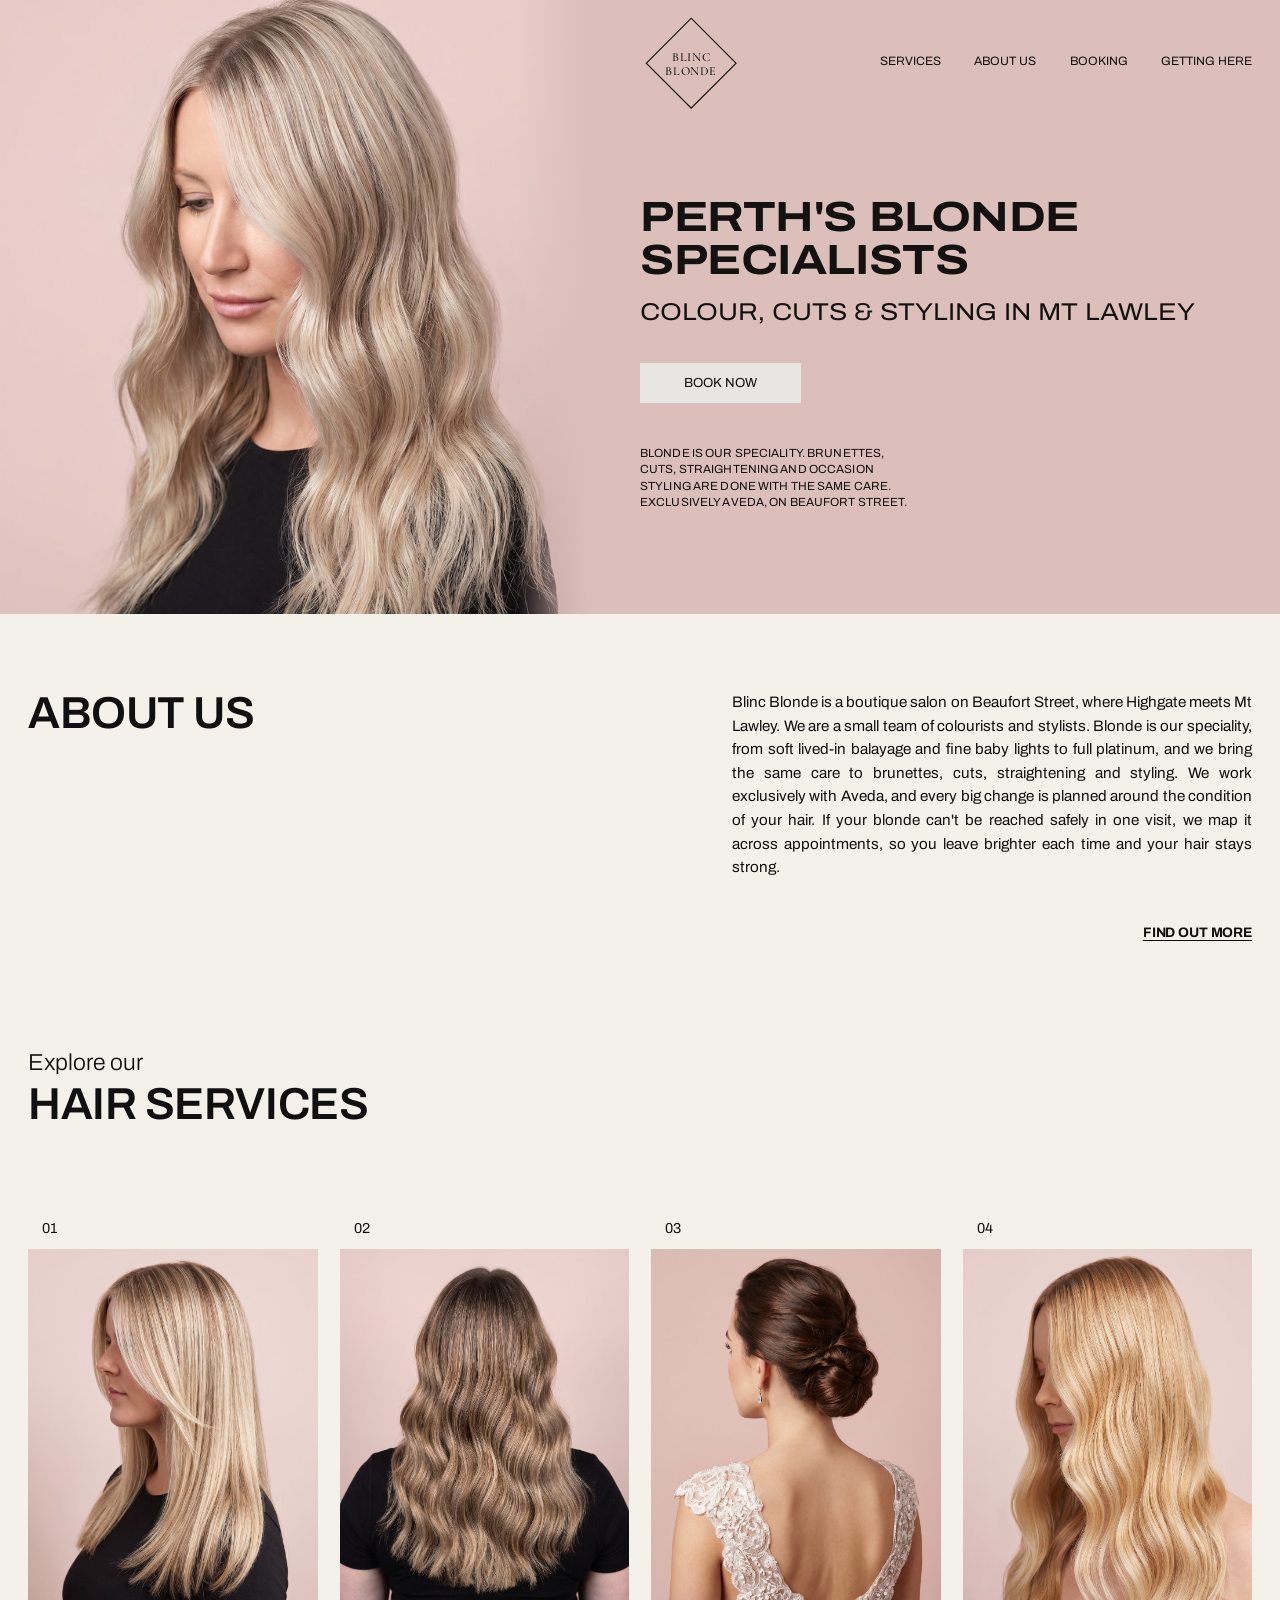
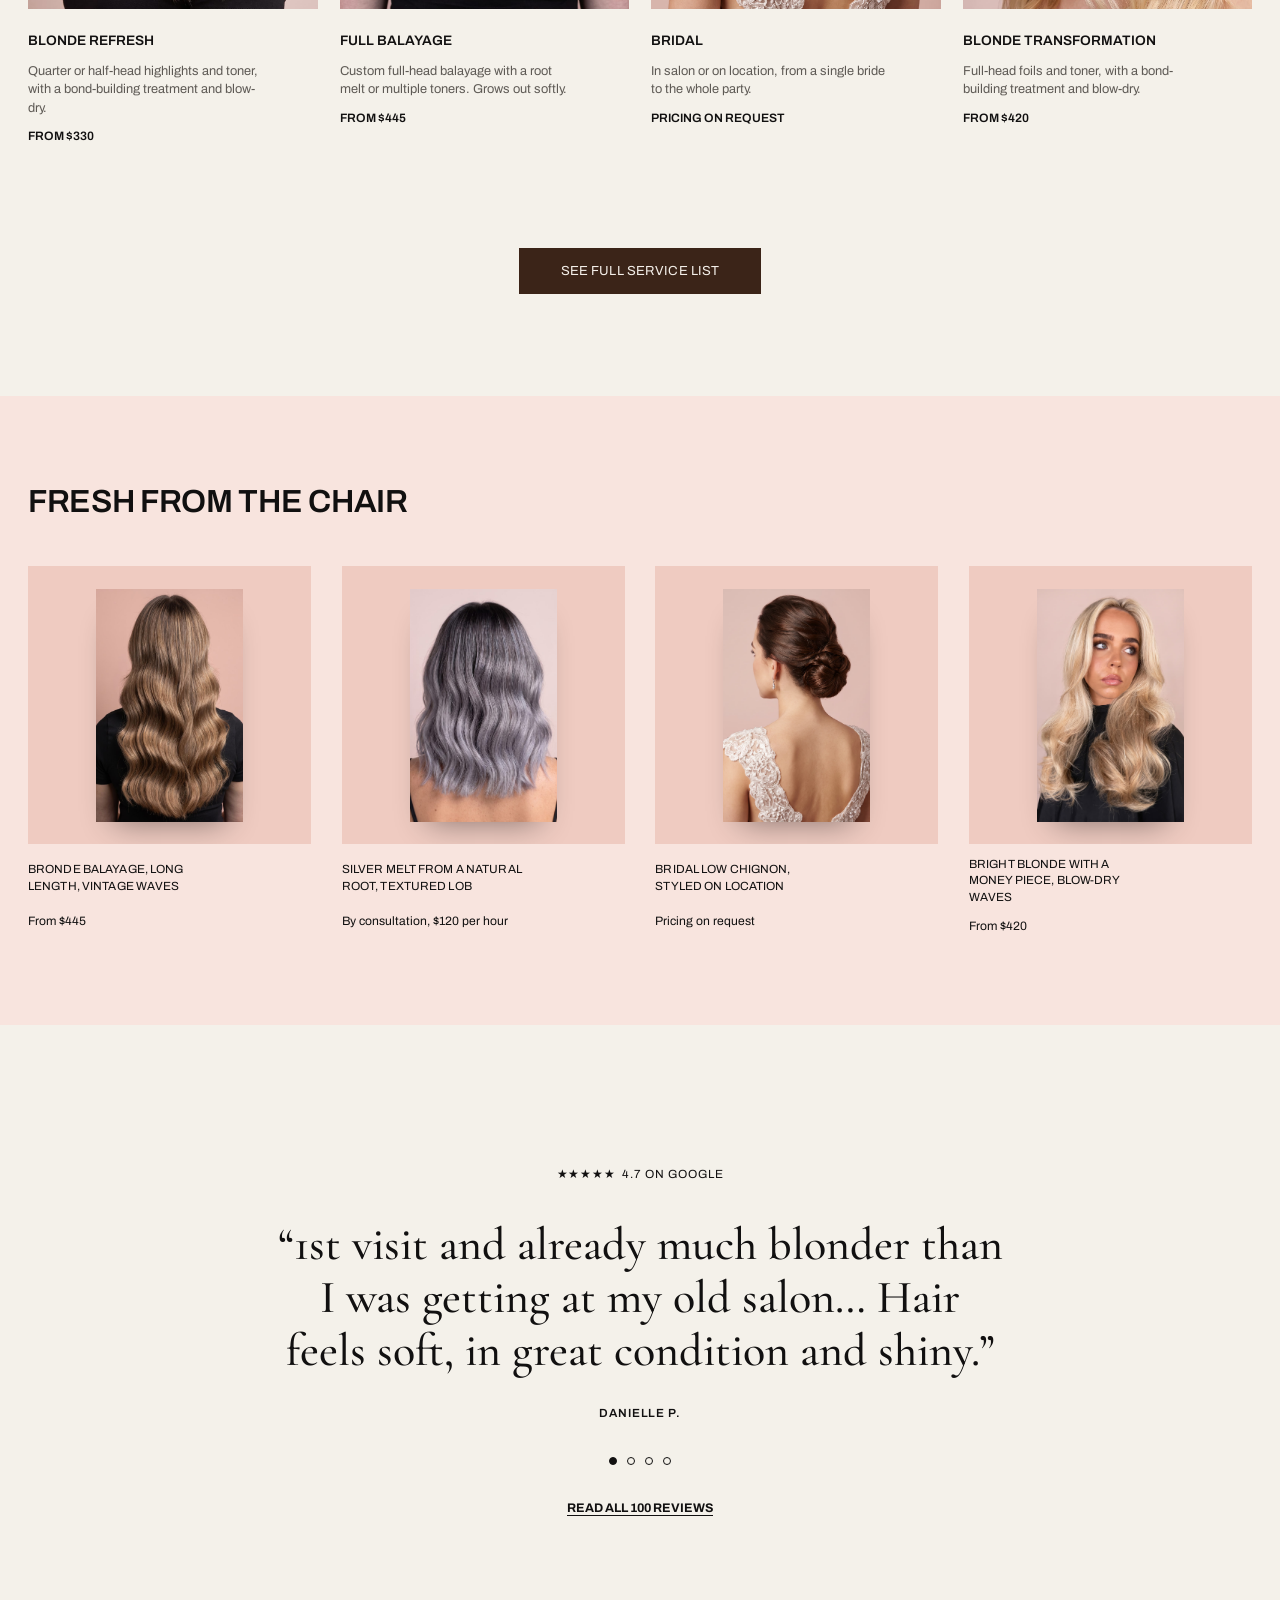
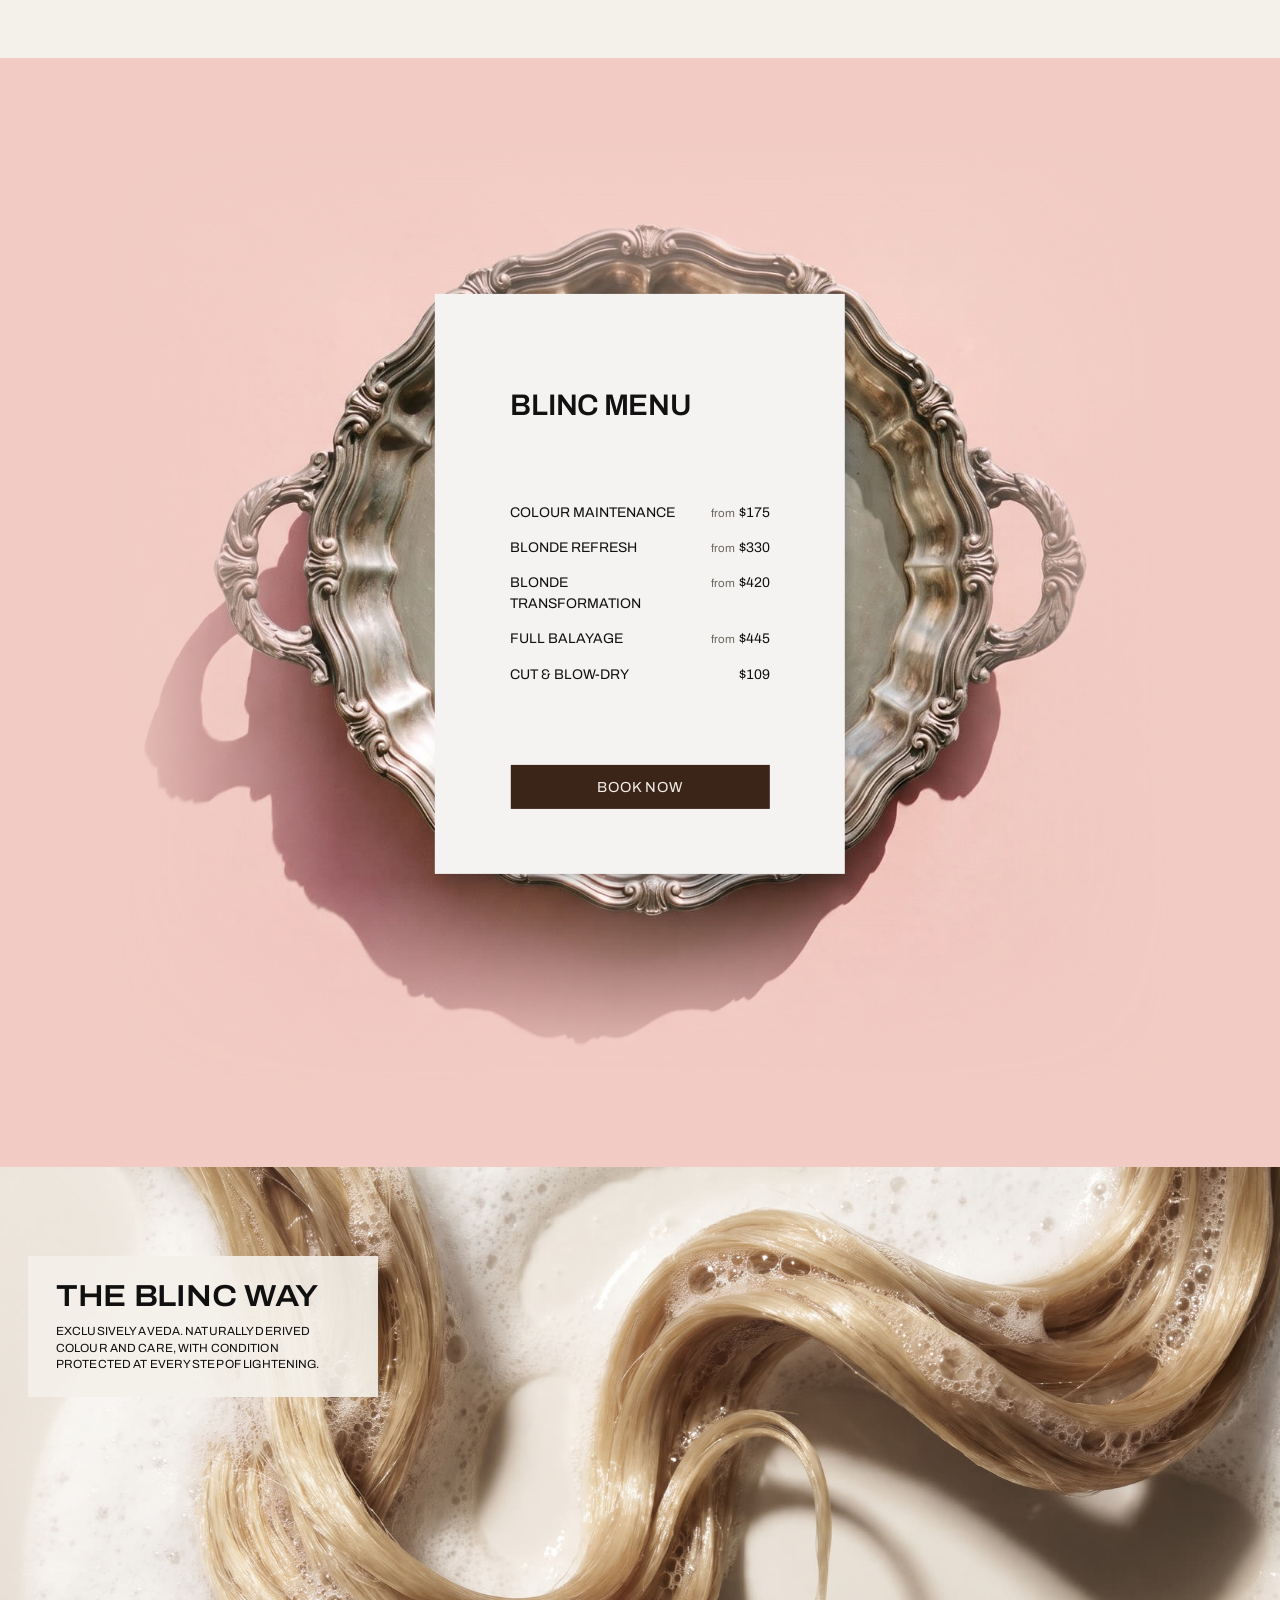
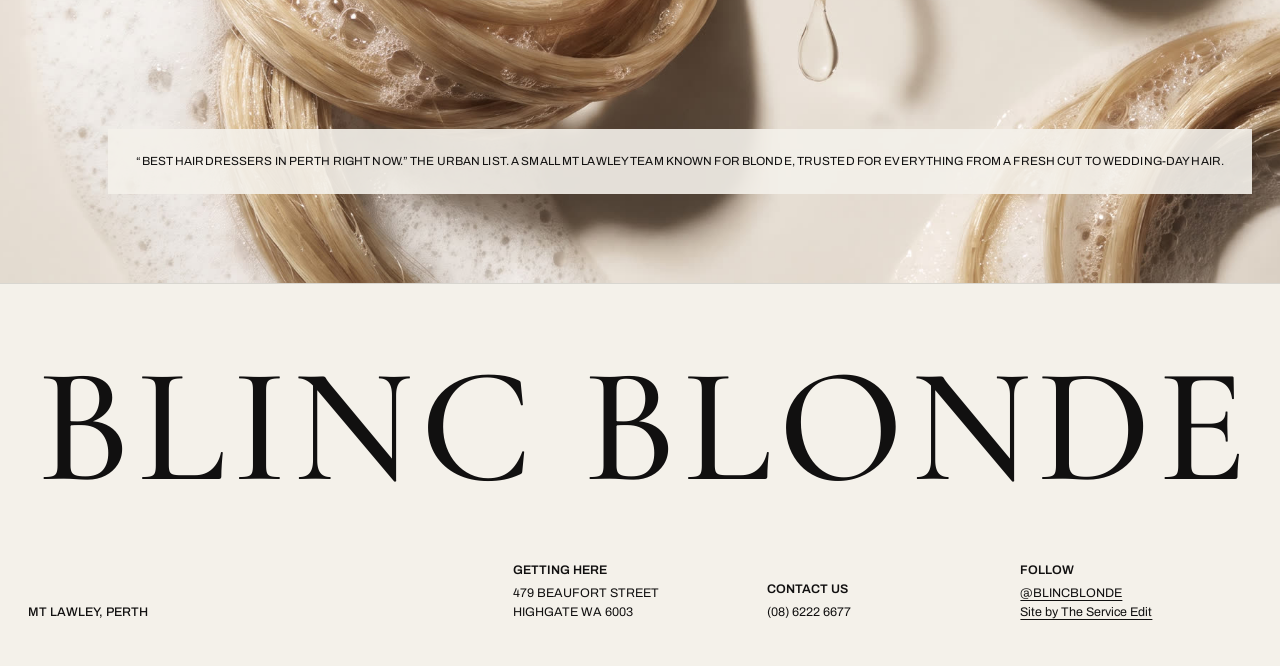
==== commit 98c8ec7c: "New services page with Blinc's real price list; correct homepage prices to match Co-Authored-By: Cla" ====
--- a/index.html
+++ b/index.html
@@ -160,7 +160,7 @@
   <div class="top-col">
     <div class="top-nav">
       <a class="logo" href="#top" aria-label="Blinc Blonde home"><svg viewBox="0 0 200 200" role="img" aria-hidden="true"><rect x="38" y="38" width="124" height="124" transform="rotate(45 100 100)" fill="none" stroke="currentColor" stroke-width="2.2"/><text x="100" y="96" text-anchor="middle">BLINC</text><text x="100" y="124" text-anchor="middle">BLONDE</text></svg></a>
-      <nav aria-label="Primary"><a href="#services">Services</a><a href="#about">About us</a><a href="https://home.shortcutssoftware.com/blincblonde#/_h/locations/info" target="_blank" rel="noopener">Booking</a><a href="#find">Getting here</a></nav>
+      <nav aria-label="Primary"><a href="services.html">Services</a><a href="#about">About us</a><a href="https://home.shortcutssoftware.com/blincblonde#/_h/locations/info" target="_blank" rel="noopener">Booking</a><a href="#find">Getting here</a></nav>
     </div>
     <div class="top-copy">
       <h1 class="h">Perth's blonde specialists</h1>
@@ -189,33 +189,33 @@
       <a class="card" href="#menu">
         <span class="n">01</span>
         <figure><img src="img/babylights.jpg" alt="Fine baby lights through a beige blonde base"></figure>
-        <h3>Baby lights</h3>
-        <p>Finely woven highlights for dimension and the look of fuller hair.</p>
-        <span class="from">From $119</span>
+        <h3>Blonde refresh</h3>
+        <p>Quarter or half-head highlights and toner, with a bond-building treatment and blow-dry.</p>
+        <span class="from">From $330</span>
       </a>
       <a class="card" href="#menu">
         <span class="n">02</span>
         <figure><img src="img/balayage.jpg" alt="Lived-in balayage waves from behind"></figure>
-        <h3>Balayage</h3>
-        <p>Hand-painted brightness that grows out softly. Lowest upkeep of any blonde.</p>
-        <span class="from">From $140</span>
+        <h3>Full balayage</h3>
+        <p>Custom full-head balayage with a root melt or multiple toners. Grows out softly.</p>
+        <span class="from">From $445</span>
       </a>
       <a class="card" href="#menu">
         <span class="n">03</span>
         <figure><img src="img/bridal.jpg" alt="Bride with a soft low chignon"></figure>
         <h3>Bridal</h3>
         <p>In salon or on location, from a single bride to the whole party.</p>
-        <span class="from">From $120</span>
+        <span class="from">Pricing on request</span>
       </a>
       <a class="card" href="#menu">
         <span class="n">04</span>
         <figure><img src="img/golden.jpg" alt="Golden bright blonde waves"></figure>
-        <h3>Bright blonde</h3>
-        <p>Full-head lightening and a hand-finished tone, with condition protected.</p>
-        <span class="from">From $220</span>
+        <h3>Blonde transformation</h3>
+        <p>Full-head foils and toner, with a bond-building treatment and blow-dry.</p>
+        <span class="from">From $420</span>
       </a>
     </div>
-    <div class="cta"><a class="btn" href="#menu">See full service list</a></div>
+    <div class="cta"><a class="btn" href="services.html">See full service list</a></div>
   </section>
 
   <section class="week" aria-label="Fresh from the chair">
@@ -228,22 +228,22 @@
           <a class="tile" href="https://www.instagram.com/blincblonde/" target="_blank" rel="noopener">
             <figure><img src="img/hero.jpg" alt="Long bronde balayage in vintage waves"></figure>
             <p class="small-caps">Bronde balayage, long length, vintage waves</p>
-            <span class="price">From $140</span>
+            <span class="price">From $445</span>
           </a>
           <a class="tile" href="https://www.instagram.com/blincblonde/" target="_blank" rel="noopener">
             <figure><img src="img/silver.jpg" alt="Dark root melting into silver ends"></figure>
             <p class="small-caps">Silver melt from a natural root, textured lob</p>
-            <span class="price">Price at consultation</span>
+            <span class="price">By consultation, $120 per hour</span>
           </a>
           <a class="tile" href="https://www.instagram.com/blincblonde/" target="_blank" rel="noopener">
             <figure><img src="img/bridal.jpg" alt="Bridal low chignon"></figure>
             <p class="small-caps">Bridal low chignon, styled on location</p>
-            <span class="price">From $155</span>
+            <span class="price">Pricing on request</span>
           </a>
           <a class="tile" href="https://www.instagram.com/blincblonde/" target="_blank" rel="noopener">
             <figure><img src="img/bright.jpg" alt="Bright creamy blonde with a money piece"></figure>
             <p class="small-caps">Bright blonde with a money piece, blow-dry waves</p>
-            <span class="price">From $220</span>
+            <span class="price">From $420</span>
           </a>
         </div>
       </div>
@@ -284,11 +284,11 @@
       <div class="paper">
         <h2>Blinc menu</h2>
         <dl>
-          <dt>Root retouch</dt><dd><small>from</small>$60</dd>
-          <dt>Baby lights</dt><dd><small>from</small>$119</dd>
-          <dt>Balayage</dt><dd><small>from</small>$140</dd>
-          <dt>Bright blonde</dt><dd><small>from</small>$220</dd>
-          <dt>Cut &amp; blow-dry</dt><dd><small>from</small>$49</dd>
+          <dt>Colour maintenance</dt><dd><small>from</small>$175</dd>
+          <dt>Blonde refresh</dt><dd><small>from</small>$330</dd>
+          <dt>Blonde transformation</dt><dd><small>from</small>$420</dd>
+          <dt>Full balayage</dt><dd><small>from</small>$445</dd>
+          <dt>Cut &amp; blow-dry</dt><dd>$109</dd>
         </dl>
         <a class="book" href="https://home.shortcutssoftware.com/blincblonde#/_h/locations/info" target="_blank" rel="noopener">Book now</a>
       </div>
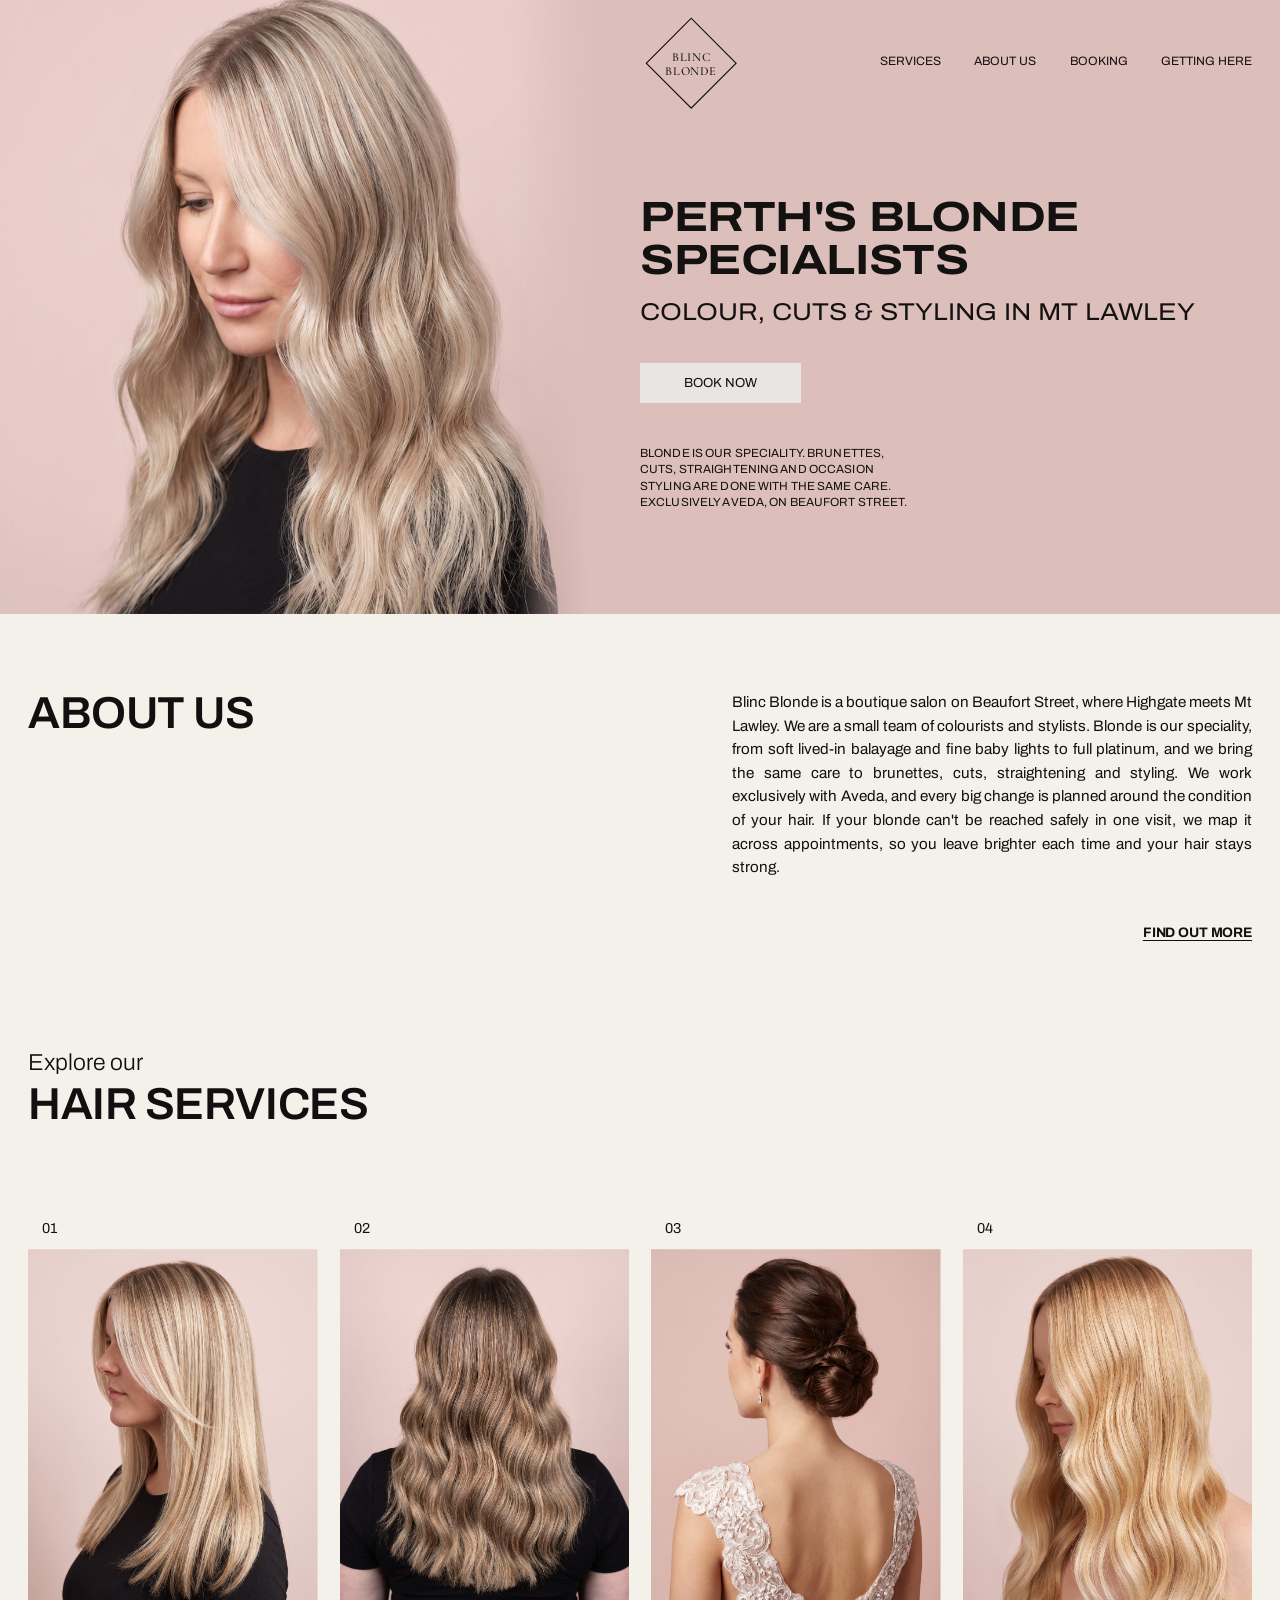
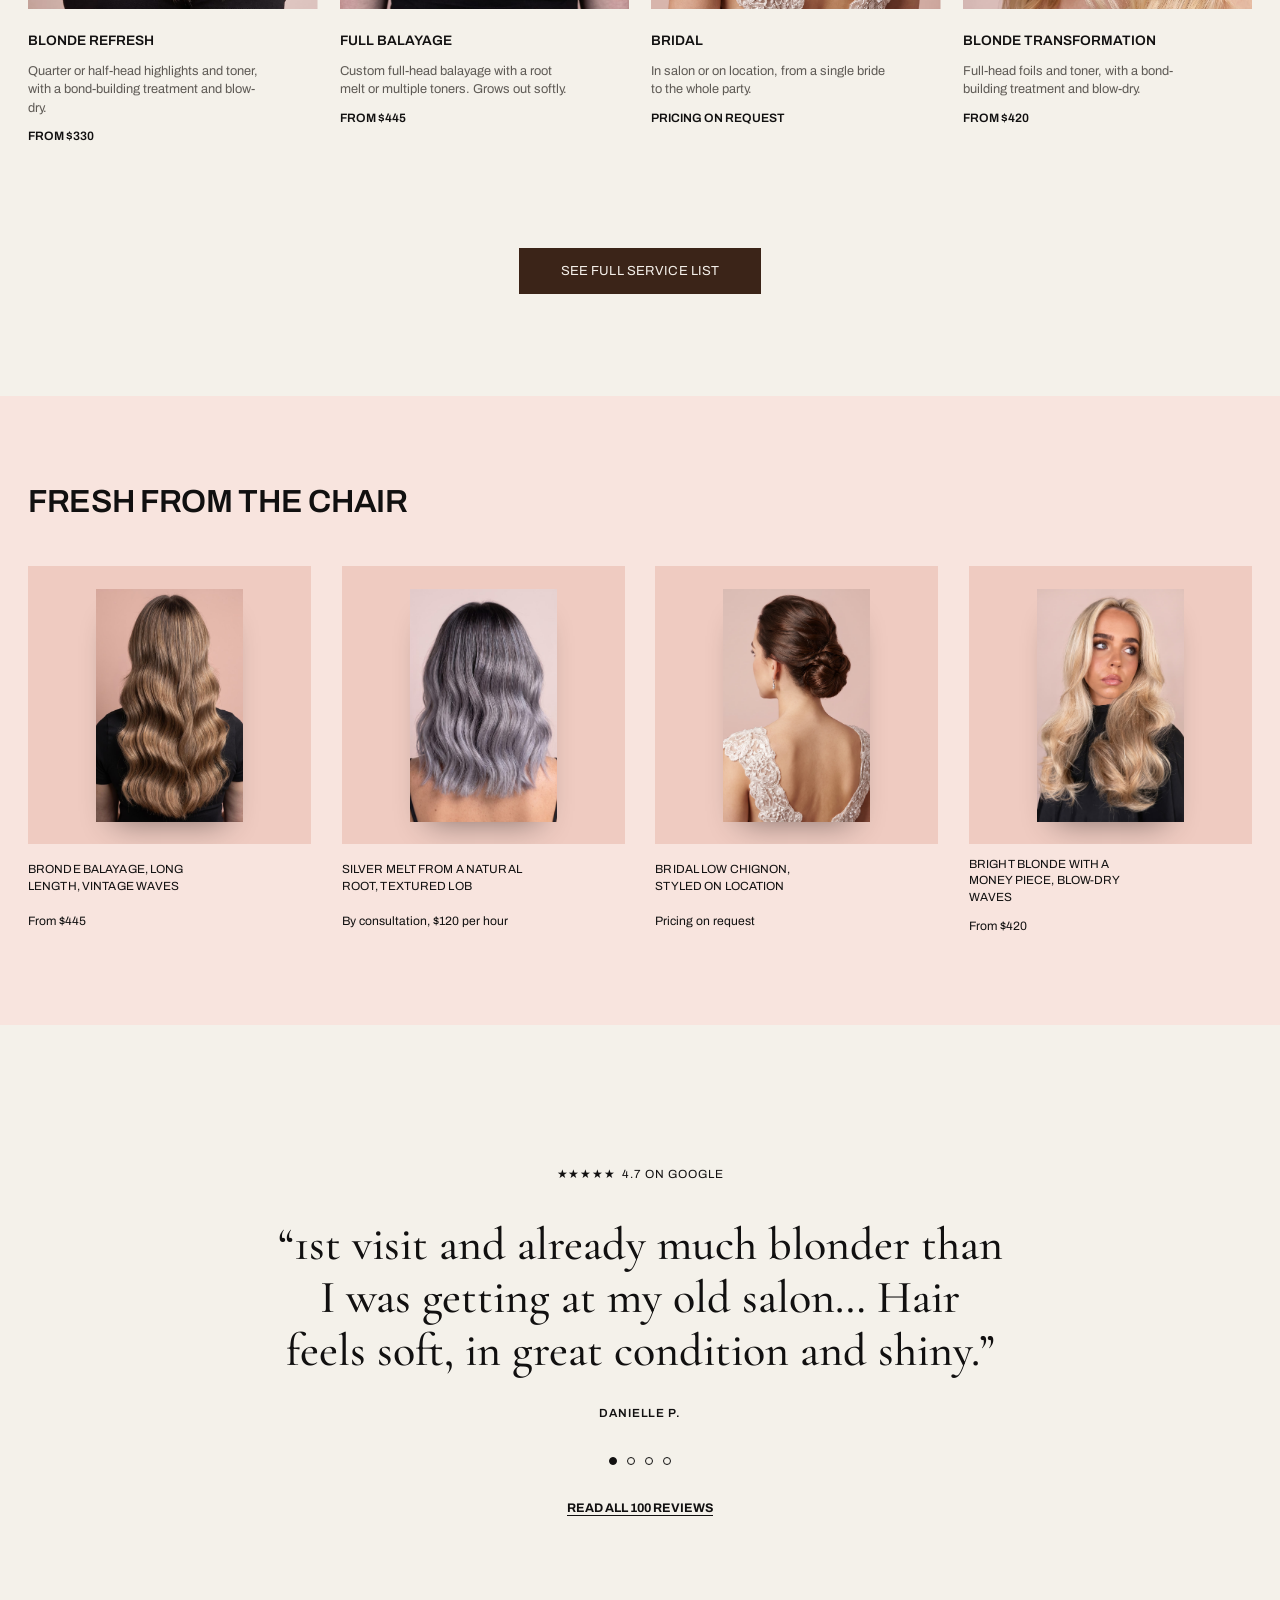
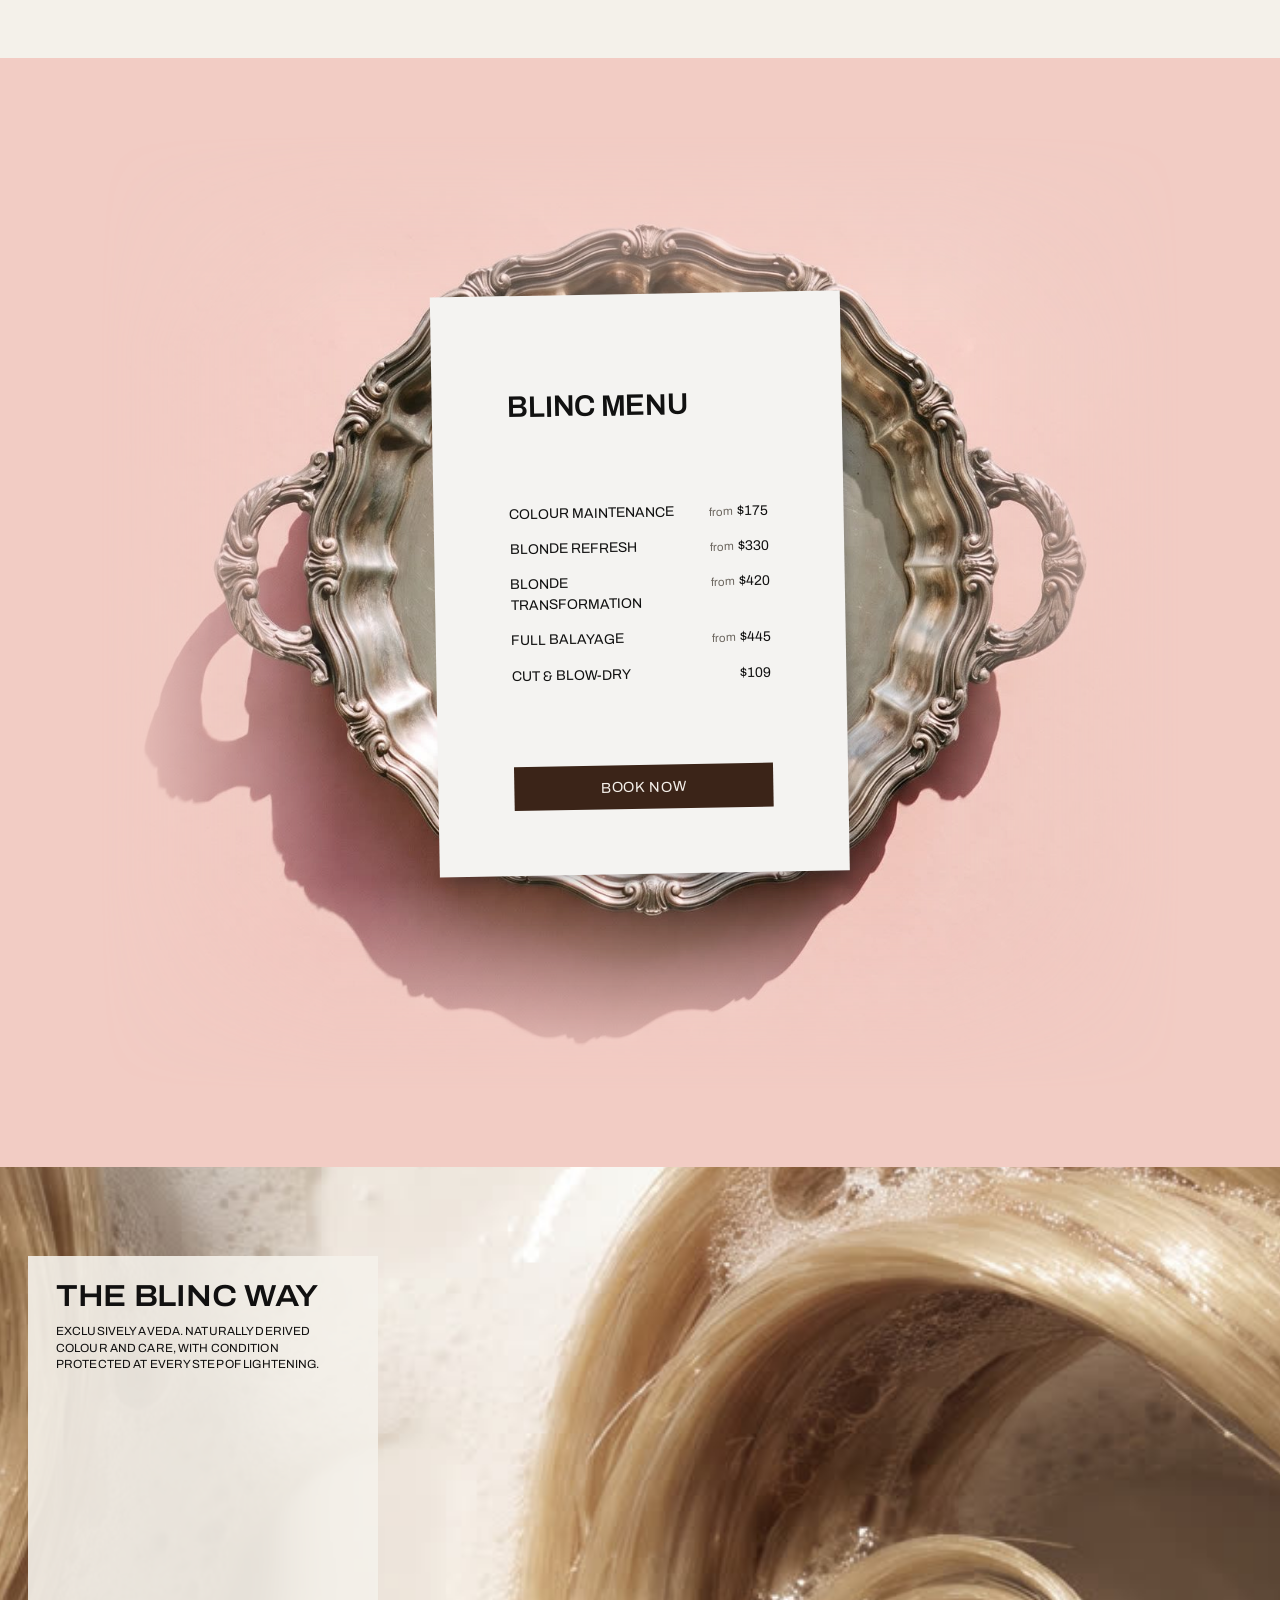
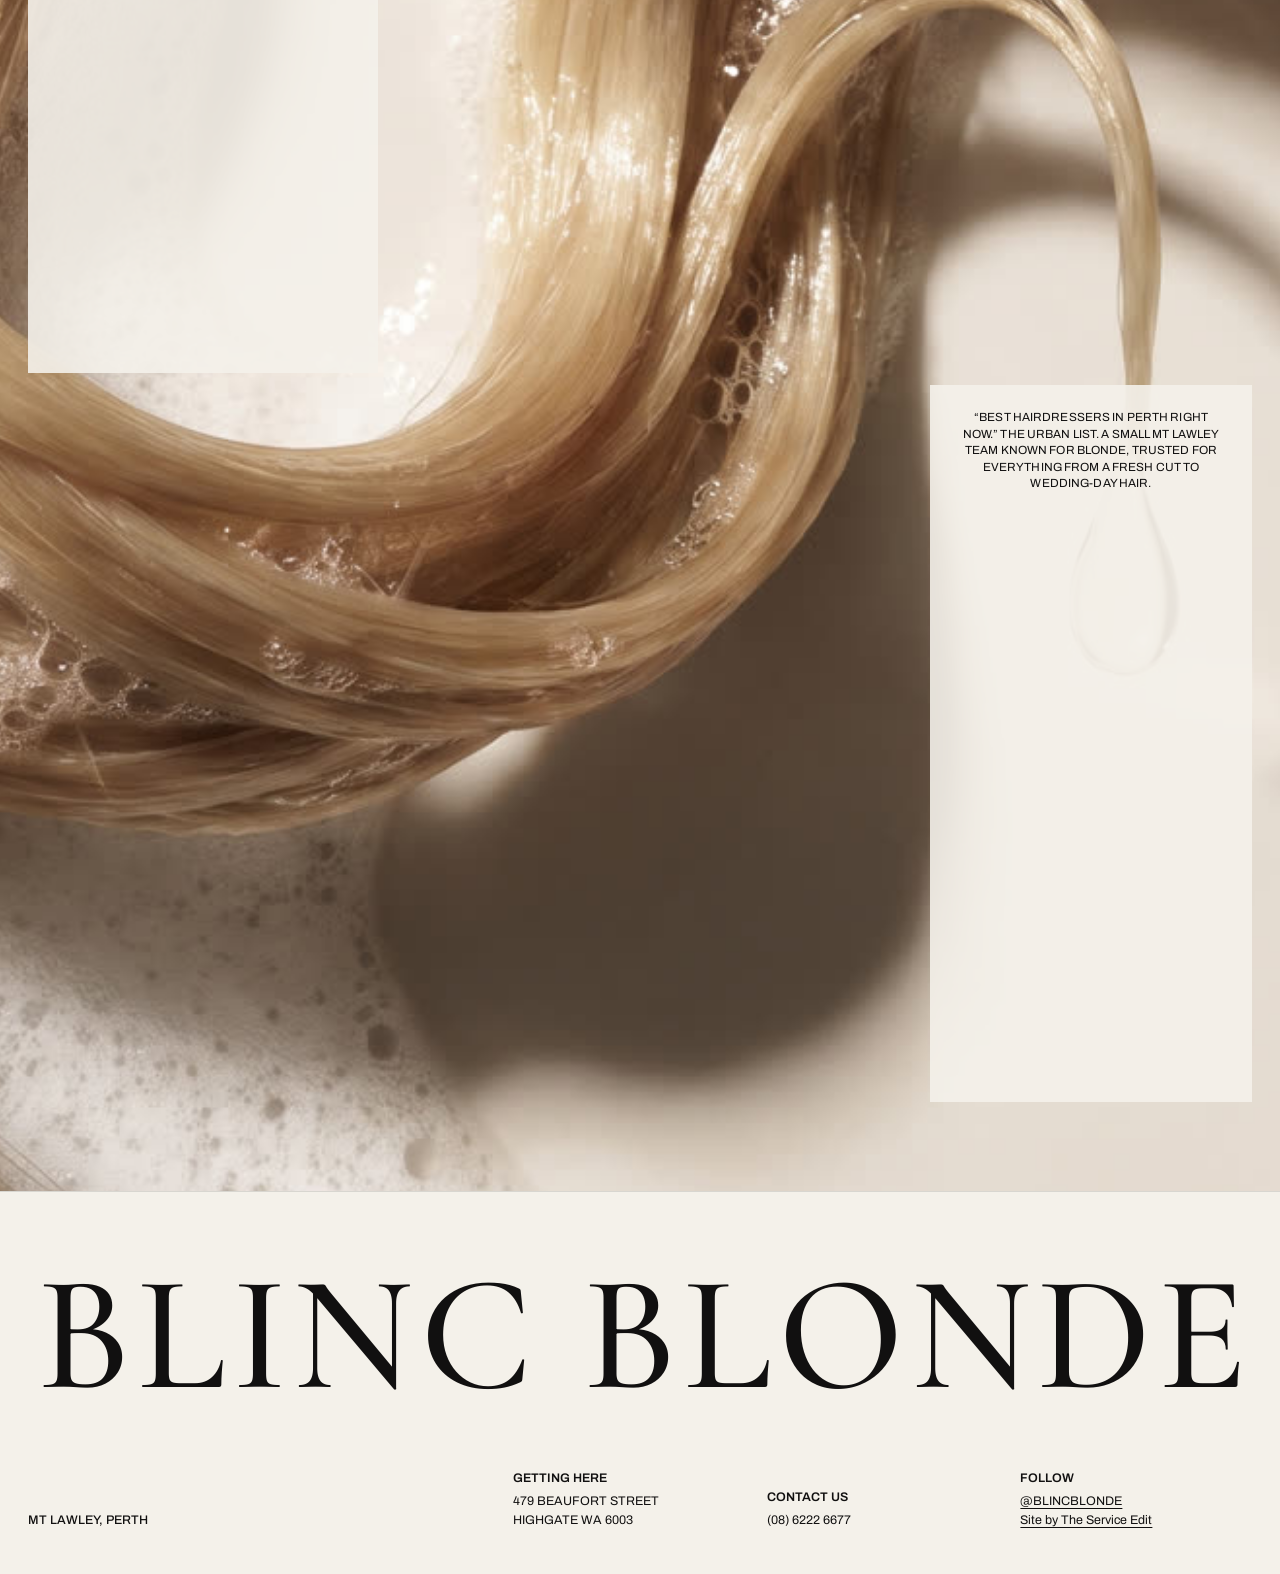
==== commit 59c45bdc: "Mobile full-bleed hero, sticky mobile Book now, scroll and load animations Co-Authored-By: Claude Op" ====
--- a/index.html
+++ b/index.html
@@ -47,7 +47,17 @@
 .top-img img{position:absolute;inset:0;width:100%;height:100%;object-fit:cover;object-position:40% 18%}
 @media (min-width:820px){.top-img::after{content:"";position:absolute;inset:0 0 0 auto;width:12%;background:linear-gradient(90deg,rgba(220,191,187,0),var(--grey))}}
 .top-col{display:grid;grid-template-rows:auto 1fr;padding-right:max(28px,env(safe-area-inset-right,0px));padding-left:max(28px,4vw)}
-@media (max-width:819px){.top-col{order:-1;padding-left:max(16px,env(safe-area-inset-left,0px));padding-right:max(16px,env(safe-area-inset-right,0px))}.top{grid-template-columns:1fr}}
+@media (max-width:819px){
+  .top{grid-template-columns:1fr}
+  .top-col{padding-left:max(16px,env(safe-area-inset-left,0px));padding-right:max(16px,env(safe-area-inset-right,0px))}
+  .top-img{min-height:min(118vw,620px)}
+  .top-img img{object-position:50% 0}
+  .top-img::after{content:"";position:absolute;inset:auto 0 0 0;height:34%;background:linear-gradient(180deg,rgba(220,191,187,0),var(--grey))}
+  .top-nav{position:absolute;top:0;left:0;right:0;z-index:2;padding-left:max(16px,env(safe-area-inset-left,0px));padding-right:max(16px,env(safe-area-inset-right,0px));align-items:flex-start}
+  .top-nav .logo{width:76px}
+  .top-nav nav{flex-direction:column;align-items:flex-end;gap:8px;text-align:right}
+  .top-copy{padding-block:0 44px;margin-top:-56px;position:relative;z-index:1}
+}
 .top-nav{display:flex;flex-wrap:wrap;justify-content:space-between;align-items:center;gap:10px 24px;padding-block:22px 0;font-size:clamp(.76rem,.85vw,.86rem);text-transform:uppercase}
 .top-nav nav{display:flex;flex-wrap:wrap;gap:6px clamp(16px,2.6vw,40px)}
 .top-nav a{text-decoration:none}
@@ -136,14 +146,15 @@
 
 /* full-bleed foam: shampoo About Us overlay */
 .foam{position:relative;min-height:clamp(560px,56vw,860px);overflow:hidden;color:var(--ink)}
-.foam img{position:absolute;inset:0;width:100%;height:100%;object-fit:cover}
+.foam img{position:absolute;left:0;top:-10%;width:100%;height:120%;object-fit:cover}
 .foam::before{content:"";position:absolute;inset:0;background:linear-gradient(180deg,rgba(244,241,234,.82) 0%,rgba(244,241,234,0) 34%,rgba(244,241,234,0) 66%,rgba(244,241,234,.85) 100%)}
 .foam .in{position:relative;z-index:1;min-height:inherit;display:grid;grid-template-rows:auto 1fr auto;padding-block:clamp(48px,7vw,96px)}
 .foam h2{font-variation-settings:"wdth" 112;font-size:clamp(1.4rem,2.4vw,1.9rem)}
 .foam .small-caps{max-width:42ch;margin-top:12px}
 .foam .r{justify-self:end;text-align:center;max-width:44ch;grid-row:3}
 .foam .panel{background:rgba(244,241,234,.9);padding:clamp(16px,2vw,24px) clamp(18px,2.4vw,28px);max-width:max-content}
-.foam .in>div.panel{justify-self:start}
+.foam .in>div.panel{justify-self:start;align-self:start}
+.foam .r.panel{align-self:end;max-width:46ch}
 
 /* footer */
 footer{padding-block:56px 44px;display:grid;gap:22px;font-size:clamp(.78rem,.9vw,.9rem);text-transform:uppercase}
@@ -151,6 +162,42 @@
 footer .mark{font-family:var(--sans);font-weight:500;font-size:.78rem}
 footer b{display:block;font-weight:600;margin-bottom:4px}
 footer a{text-underline-offset:3px}
+
+/* sticky mobile booking bar */
+.mbook{display:none}
+@media (max-width:819px){
+  .mbook{display:block;position:fixed;left:0;right:0;bottom:0;z-index:50;padding:10px max(16px,env(safe-area-inset-right,0px)) calc(10px + env(safe-area-inset-bottom,0px)) max(16px,env(safe-area-inset-left,0px));background:rgba(244,241,234,.94);backdrop-filter:blur(8px);-webkit-backdrop-filter:blur(8px);border-top:1px solid rgba(17,16,16,.1);transform:translateY(110%);transition:transform .35s ease}
+  .mbook.show{transform:none}
+  .mbook a{display:flex;align-items:center;justify-content:center;min-height:50px;background:var(--espresso);color:#F4EFE9;text-decoration:none;font-size:.86rem;text-transform:uppercase;letter-spacing:.06em}
+  body{padding-bottom:76px}
+}
+@media (prefers-reduced-motion:reduce){.mbook{transition:none}}
+
+/* motion */
+@keyframes rise{from{opacity:0;translate:0 26px}to{opacity:1;translate:0 0}}
+@keyframes settle{from{scale:1.08}to{scale:1}}
+@keyframes fadein{from{opacity:0}to{opacity:1}}
+.top-img img,.sv-top .sv-hero{animation:settle 2.2s cubic-bezier(.2,.7,.2,1) both}
+.sv-top .sv-hero{animation-name:rise;animation-duration:1s}
+.top-nav{animation:fadein 1.2s ease .2s both}
+.top-copy>*{animation:rise .9s cubic-bezier(.2,.7,.2,1) both}
+.top-copy>*:nth-child(1){animation-delay:.25s}.top-copy>*:nth-child(2){animation-delay:.4s}.top-copy>*:nth-child(3){animation-delay:.55s}.top-copy>*:nth-child(4){animation-delay:.7s}
+.js .rv-up{opacity:0;translate:0 28px;transition:opacity .9s cubic-bezier(.2,.7,.2,1),translate .9s cubic-bezier(.2,.7,.2,1)}
+.js .rv-up.in{opacity:1;translate:0 0}
+.js .rv-clip{clip-path:inset(100% 0 0 0);transition:clip-path 1.2s cubic-bezier(.7,0,.2,1)}
+.js .rv-clip.in{clip-path:inset(0 0 0 0)}
+.js .rv-clip img{scale:1.12;transition:scale 1.6s cubic-bezier(.2,.7,.2,1),transform 1s ease}
+.js .rv-clip.in img{scale:1}
+.js .menu .paper.rv-drop{opacity:0;translate:-50% calc(-50% + 40px);rotate:-4deg;transform:none;transition:opacity .8s ease,translate 1.1s cubic-bezier(.2,.8,.2,1),rotate 1.3s cubic-bezier(.2,.8,.2,1)}
+.js .menu .paper.rv-drop.in{opacity:1;translate:-50% -50%;rotate:-1deg}
+.js .wordmark.rv-word span{opacity:0;translate:0 40%;transition:opacity 1s ease,translate 1.2s cubic-bezier(.2,.7,.2,1)}
+.js .wordmark.rv-word.in span{opacity:1;translate:0 0}
+.foam img,.top-img img{will-change:translate}
+@media (prefers-reduced-motion:reduce){
+  .top-img img,.sv-top .sv-hero,.top-nav,.top-copy>*{animation:none}
+  .js .rv-up,.js .rv-clip,.js .rv-clip img,.js .menu .paper.rv-drop,.js .wordmark.rv-word span{opacity:1;translate:none;clip-path:none;scale:1;transition:none}
+  .js .menu .paper.rv-drop{translate:-50% -50%}
+}
 </style>
 </head>
 <body>
@@ -338,5 +385,30 @@
   auto();
 })();
 </script>
+
+<div class="mbook" id="mbook"><a href="https://home.shortcutssoftware.com/blincblonde#/_h/locations/info" target="_blank" rel="noopener">Book now</a></div>
+<script>
+(function(){var b=document.getElementById('mbook'),t=document.querySelector('.top,.sv-top');if(!b||!t)return;
+if('IntersectionObserver' in window){new IntersectionObserver(function(e){b.classList.toggle('show',!e[0].isIntersecting)},{threshold:0}).observe(t)}else{b.classList.add('show')}})();
+</script>
+<script>
+(function(){
+  var reduce=window.matchMedia('(prefers-reduced-motion: reduce)').matches;
+  document.documentElement.classList.add('js');
+  function mark(sel,cls,stagger){document.querySelectorAll(sel).forEach(function(el){el.classList.add(cls);if(stagger){var i=Array.prototype.indexOf.call(el.parentElement.children,el);el.style.transitionDelay=(Math.min(i,6)*90)+'ms'}})}
+  mark('.about h2,.about .txt,.about .more,.svc .brk,.svc h2,.svc .cta,.week h2,.rv-in,.foam .panel,.cat .n,.cat h2,.cat .note,.sv-cta>*,.jump','rv-up');
+  mark('.card,.tile,.list li','rv-up',true);
+  mark('.card figure,.cat figure','rv-clip');
+  mark('.menu .paper','rv-drop');
+  mark('.wordmark','rv-word');
+  if(reduce||!('IntersectionObserver' in window)){document.querySelectorAll('.rv-up,.rv-clip,.rv-drop,.rv-word').forEach(function(e){e.classList.add('in')});return}
+  var io=new IntersectionObserver(function(es){es.forEach(function(e){if(e.isIntersecting){var t=e.target._rv||e.target;t.classList.add('in');io.unobserve(e.target)}})},{threshold:.15,rootMargin:'0px 0px -6% 0px'});
+  var io2=new IntersectionObserver(function(es){es.forEach(function(e){if(e.isIntersecting){(e.target._clips||[]).forEach(function(c){c.classList.add('in')});io2.unobserve(e.target)}})},{threshold:.12});
+  document.querySelectorAll('.rv-up,.rv-clip,.rv-drop,.rv-word').forEach(function(e){var r=e.getBoundingClientRect();if(r.top<innerHeight*.95&&r.bottom>0){e.classList.add('in')}else if(e.classList.contains('rv-clip')||e.classList.contains('tile')){io2.observe(e.parentElement);(e.parentElement._clips=e.parentElement._clips||[]).push(e)}else io.observe(e)});
+  var par=[].slice.call(document.querySelectorAll('.foam img')),tick=false;
+  function upd(){tick=false;if(innerWidth<820){par.forEach(function(i){i.style.translate=''});return}par.forEach(function(i){var r=i.parentElement.getBoundingClientRect();var c=(r.top+r.height/2-innerHeight/2),m=r.height*.08,v=Math.max(-m,Math.min(m,c*-0.08));i.style.translate='0 '+v.toFixed(1)+'px'})}
+  addEventListener('scroll',function(){if(!tick){tick=true;requestAnimationFrame(upd)}},{passive:true});upd();
+})();
+</script>
 </body>
 </html>
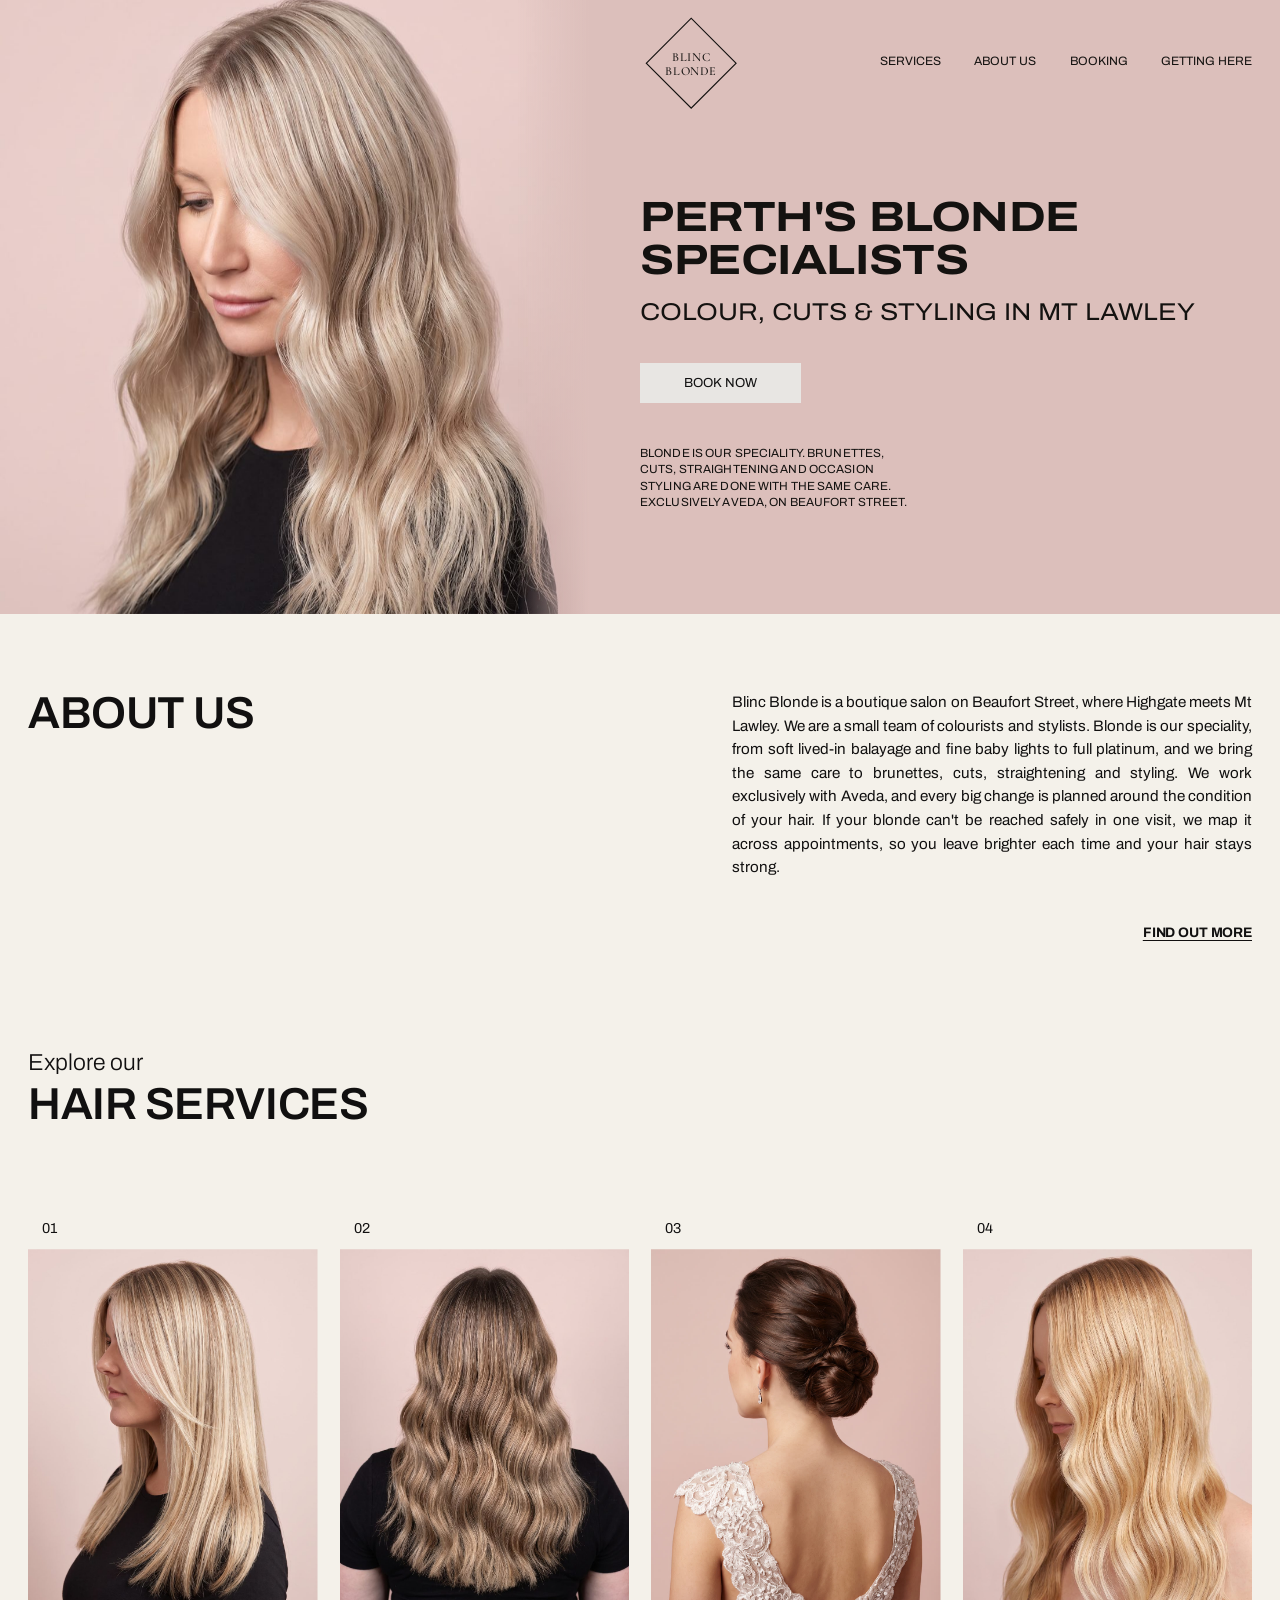
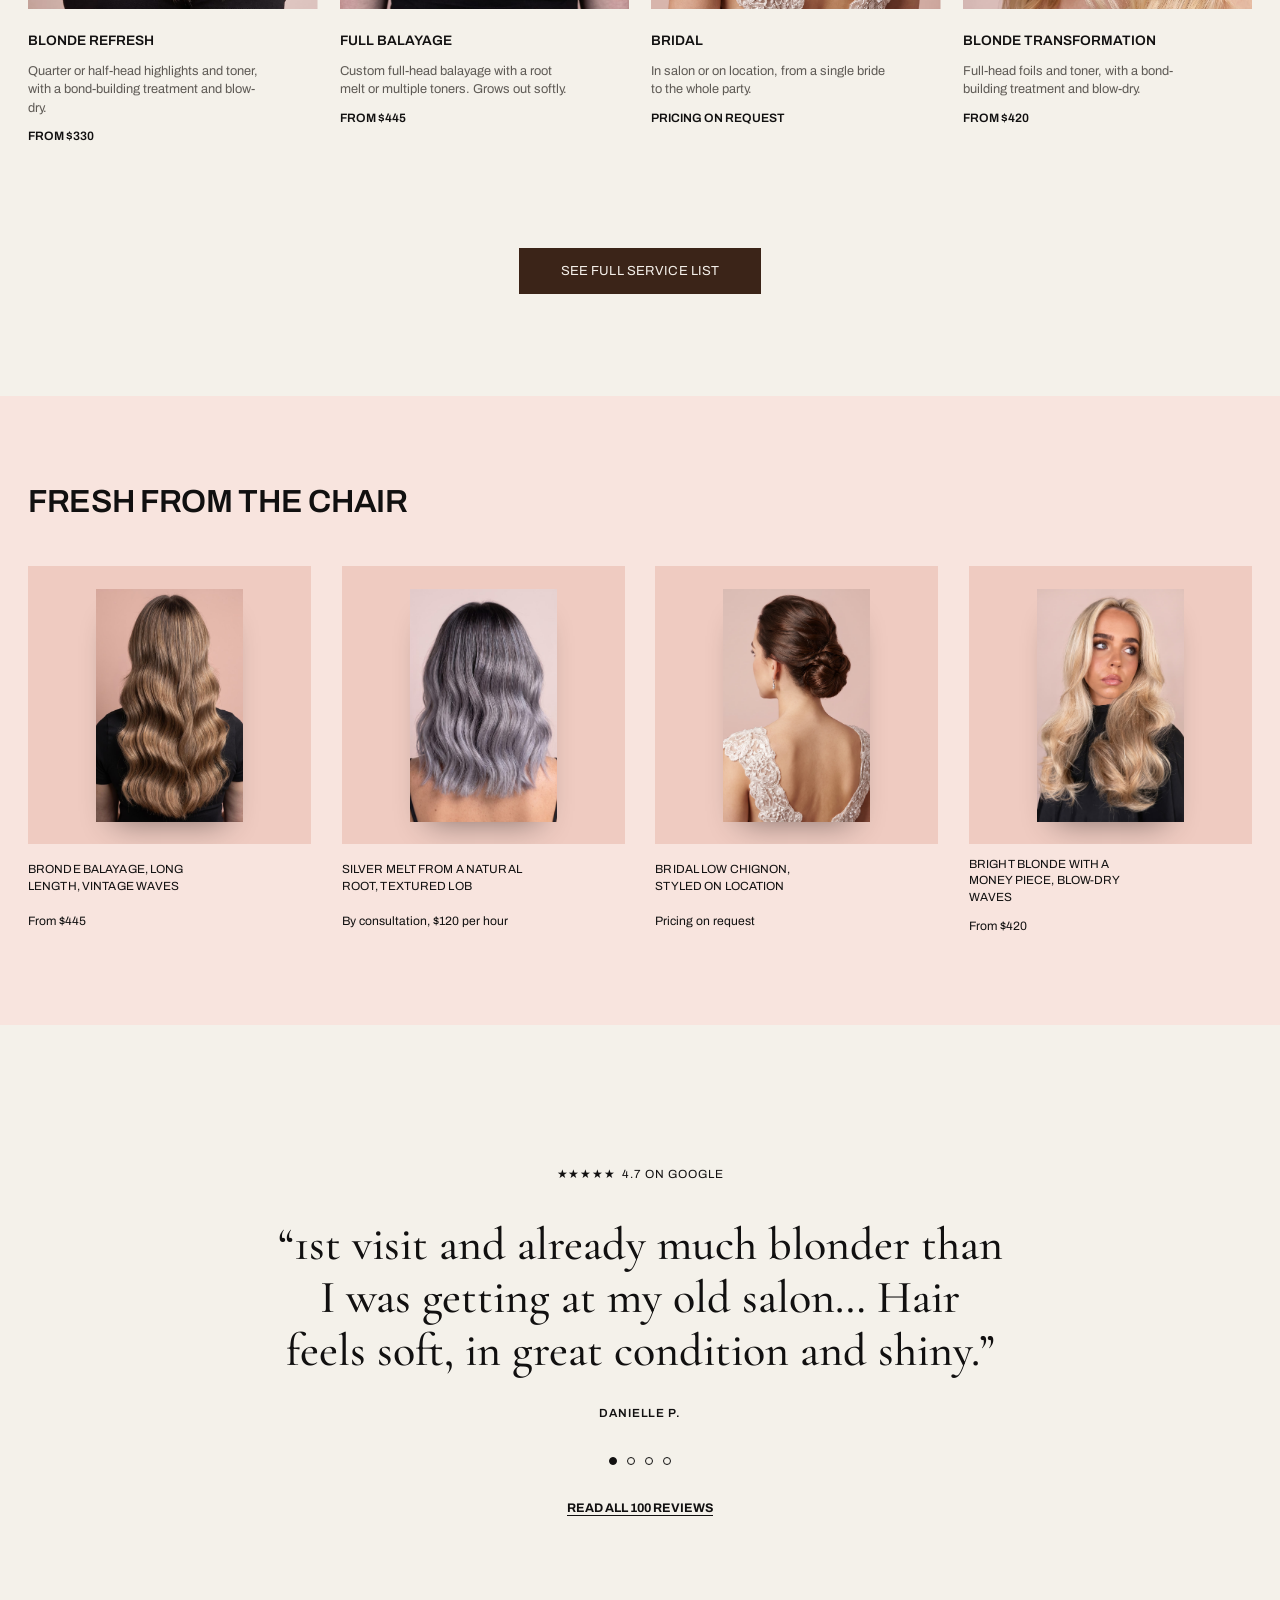
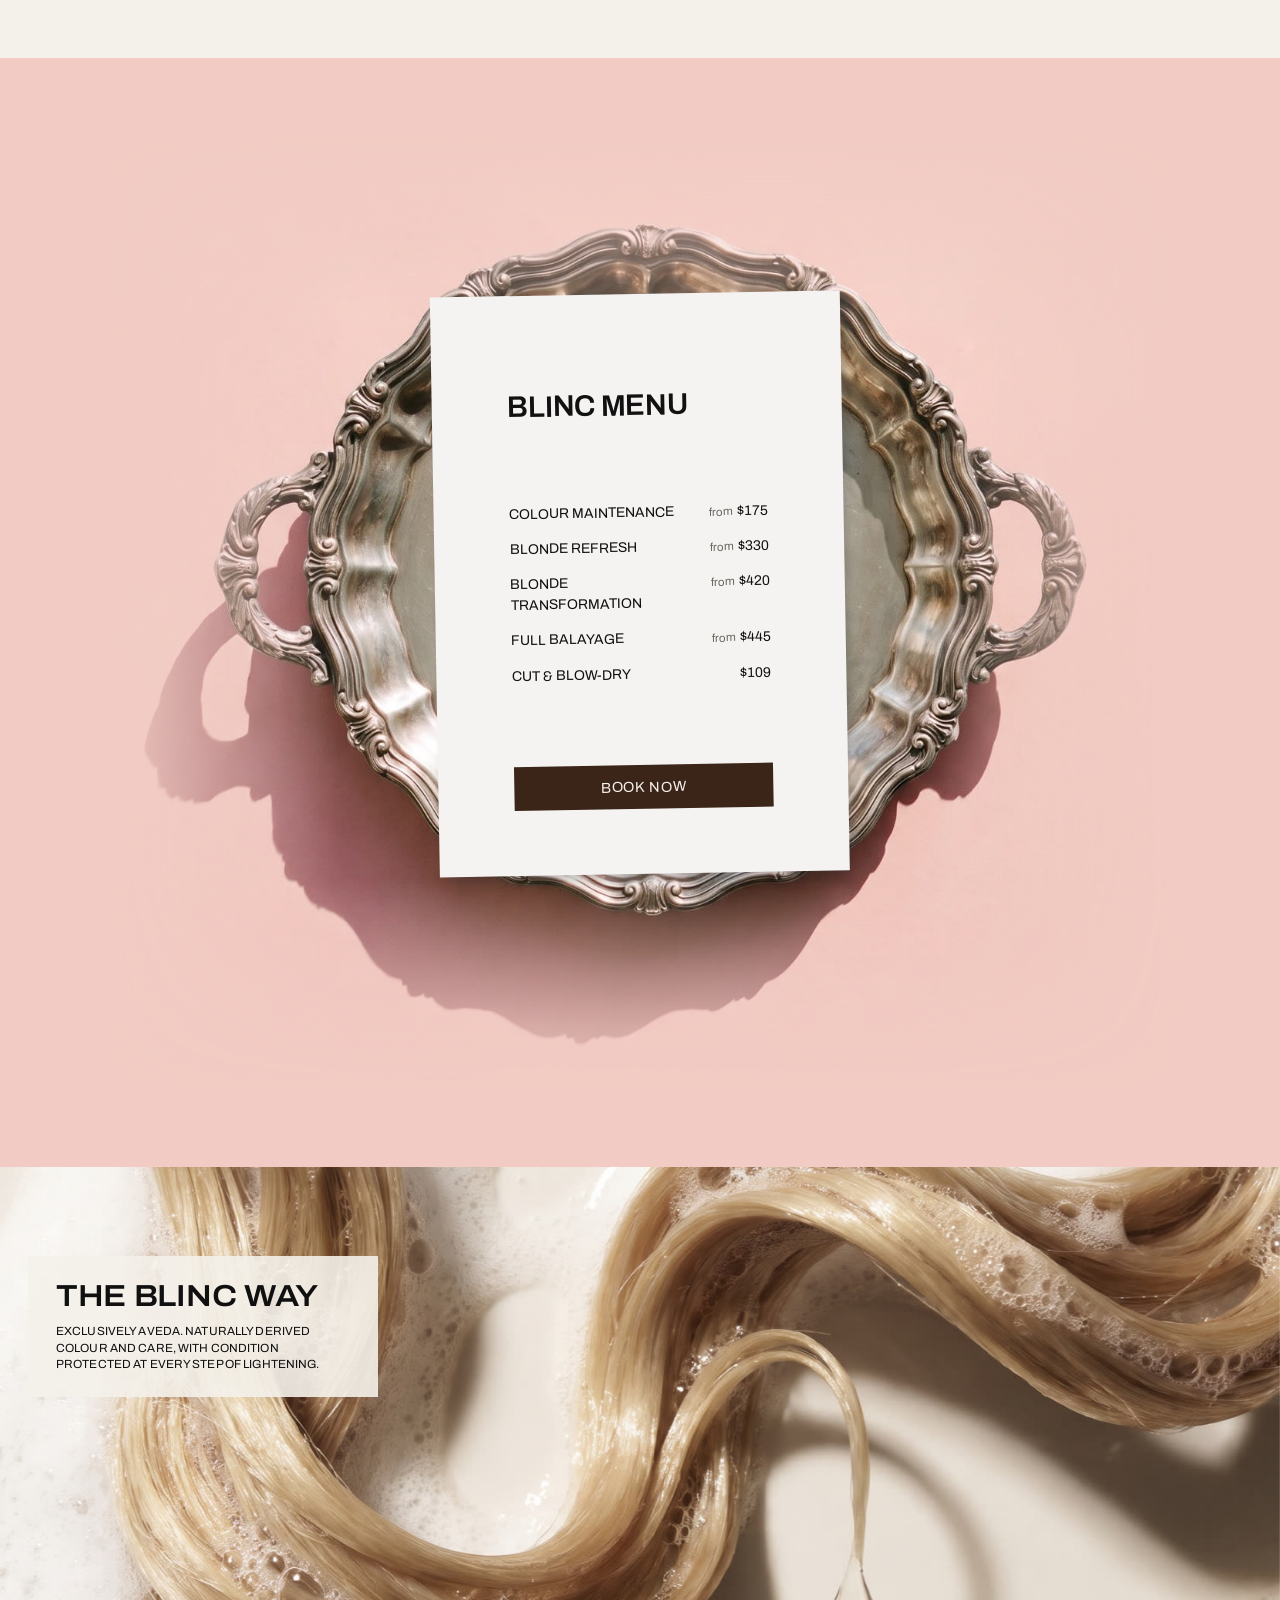
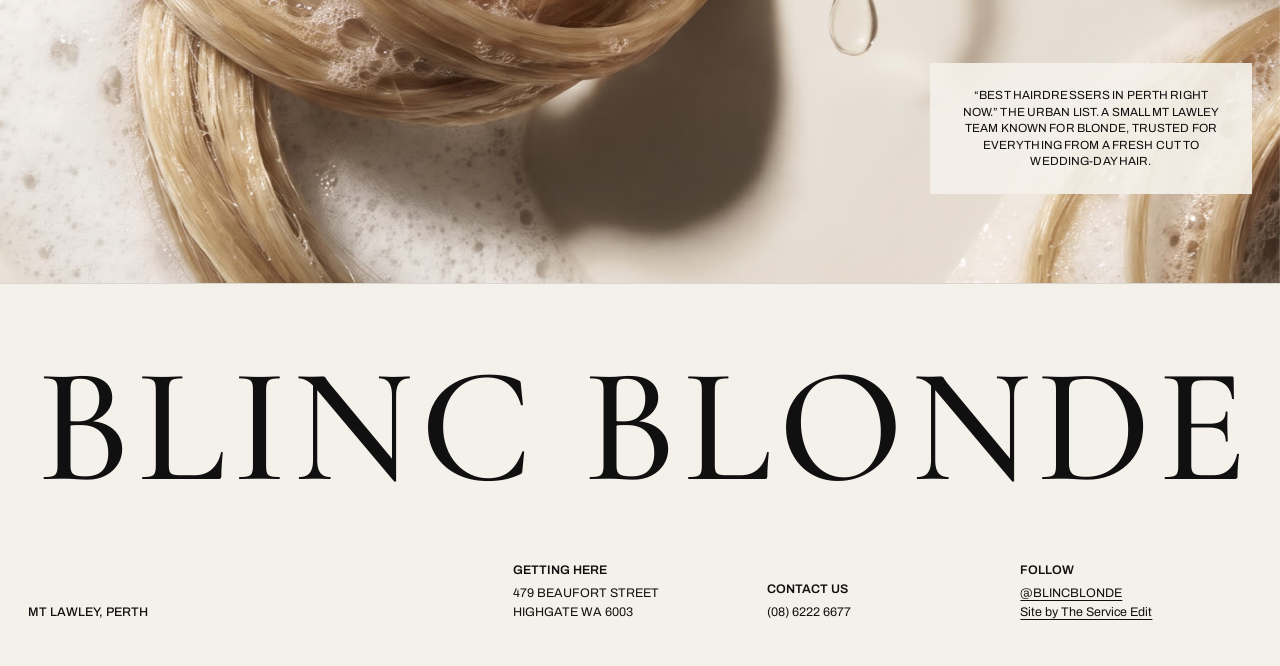
==== commit 5f054cf8: "Fix Blinc Way panels stretching (class clash); remove hero load animation Co-Authored-By: Claude Opu" ====
--- a/index.html
+++ b/index.html
@@ -177,24 +177,18 @@
 @keyframes rise{from{opacity:0;translate:0 26px}to{opacity:1;translate:0 0}}
 @keyframes settle{from{scale:1.08}to{scale:1}}
 @keyframes fadein{from{opacity:0}to{opacity:1}}
-.top-img img,.sv-top .sv-hero{animation:settle 2.2s cubic-bezier(.2,.7,.2,1) both}
-.sv-top .sv-hero{animation-name:rise;animation-duration:1s}
-.top-nav{animation:fadein 1.2s ease .2s both}
-.top-copy>*{animation:rise .9s cubic-bezier(.2,.7,.2,1) both}
-.top-copy>*:nth-child(1){animation-delay:.25s}.top-copy>*:nth-child(2){animation-delay:.4s}.top-copy>*:nth-child(3){animation-delay:.55s}.top-copy>*:nth-child(4){animation-delay:.7s}
 .js .rv-up{opacity:0;translate:0 28px;transition:opacity .9s cubic-bezier(.2,.7,.2,1),translate .9s cubic-bezier(.2,.7,.2,1)}
-.js .rv-up.in{opacity:1;translate:0 0}
+.js .rv-up.is-in{opacity:1;translate:0 0}
 .js .rv-clip{clip-path:inset(100% 0 0 0);transition:clip-path 1.2s cubic-bezier(.7,0,.2,1)}
-.js .rv-clip.in{clip-path:inset(0 0 0 0)}
+.js .rv-clip.is-in{clip-path:inset(0 0 0 0)}
 .js .rv-clip img{scale:1.12;transition:scale 1.6s cubic-bezier(.2,.7,.2,1),transform 1s ease}
-.js .rv-clip.in img{scale:1}
+.js .rv-clip.is-in img{scale:1}
 .js .menu .paper.rv-drop{opacity:0;translate:-50% calc(-50% + 40px);rotate:-4deg;transform:none;transition:opacity .8s ease,translate 1.1s cubic-bezier(.2,.8,.2,1),rotate 1.3s cubic-bezier(.2,.8,.2,1)}
-.js .menu .paper.rv-drop.in{opacity:1;translate:-50% -50%;rotate:-1deg}
+.js .menu .paper.rv-drop.is-in{opacity:1;translate:-50% -50%;rotate:-1deg}
 .js .wordmark.rv-word span{opacity:0;translate:0 40%;transition:opacity 1s ease,translate 1.2s cubic-bezier(.2,.7,.2,1)}
-.js .wordmark.rv-word.in span{opacity:1;translate:0 0}
+.js .wordmark.rv-word.is-in span{opacity:1;translate:0 0}
 .foam img,.top-img img{will-change:translate}
 @media (prefers-reduced-motion:reduce){
-  .top-img img,.sv-top .sv-hero,.top-nav,.top-copy>*{animation:none}
   .js .rv-up,.js .rv-clip,.js .rv-clip img,.js .menu .paper.rv-drop,.js .wordmark.rv-word span{opacity:1;translate:none;clip-path:none;scale:1;transition:none}
   .js .menu .paper.rv-drop{translate:-50% -50%}
 }
@@ -401,10 +395,10 @@
   mark('.card figure,.cat figure','rv-clip');
   mark('.menu .paper','rv-drop');
   mark('.wordmark','rv-word');
-  if(reduce||!('IntersectionObserver' in window)){document.querySelectorAll('.rv-up,.rv-clip,.rv-drop,.rv-word').forEach(function(e){e.classList.add('in')});return}
-  var io=new IntersectionObserver(function(es){es.forEach(function(e){if(e.isIntersecting){var t=e.target._rv||e.target;t.classList.add('in');io.unobserve(e.target)}})},{threshold:.15,rootMargin:'0px 0px -6% 0px'});
-  var io2=new IntersectionObserver(function(es){es.forEach(function(e){if(e.isIntersecting){(e.target._clips||[]).forEach(function(c){c.classList.add('in')});io2.unobserve(e.target)}})},{threshold:.12});
-  document.querySelectorAll('.rv-up,.rv-clip,.rv-drop,.rv-word').forEach(function(e){var r=e.getBoundingClientRect();if(r.top<innerHeight*.95&&r.bottom>0){e.classList.add('in')}else if(e.classList.contains('rv-clip')||e.classList.contains('tile')){io2.observe(e.parentElement);(e.parentElement._clips=e.parentElement._clips||[]).push(e)}else io.observe(e)});
+  if(reduce||!('IntersectionObserver' in window)){document.querySelectorAll('.rv-up,.rv-clip,.rv-drop,.rv-word').forEach(function(e){e.classList.add('is-in')});return}
+  var io=new IntersectionObserver(function(es){es.forEach(function(e){if(e.isIntersecting){var t=e.target._rv||e.target;t.classList.add('is-in');io.unobserve(e.target)}})},{threshold:.15,rootMargin:'0px 0px -6% 0px'});
+  var io2=new IntersectionObserver(function(es){es.forEach(function(e){if(e.isIntersecting){(e.target._clips||[]).forEach(function(c){c.classList.add('is-in')});io2.unobserve(e.target)}})},{threshold:.12});
+  document.querySelectorAll('.rv-up,.rv-clip,.rv-drop,.rv-word').forEach(function(e){var r=e.getBoundingClientRect();if(r.top<innerHeight*.95&&r.bottom>0){e.classList.add('is-in')}else if(e.classList.contains('rv-clip')||e.classList.contains('tile')){io2.observe(e.parentElement);(e.parentElement._clips=e.parentElement._clips||[]).push(e)}else io.observe(e)});
   var par=[].slice.call(document.querySelectorAll('.foam img')),tick=false;
   function upd(){tick=false;if(innerWidth<820){par.forEach(function(i){i.style.translate=''});return}par.forEach(function(i){var r=i.parentElement.getBoundingClientRect();var c=(r.top+r.height/2-innerHeight/2),m=r.height*.08,v=Math.max(-m,Math.min(m,c*-0.08));i.style.translate='0 '+v.toFixed(1)+'px'})}
   addEventListener('scroll',function(){if(!tick){tick=true;requestAnimationFrame(upd)}},{passive:true});upd();
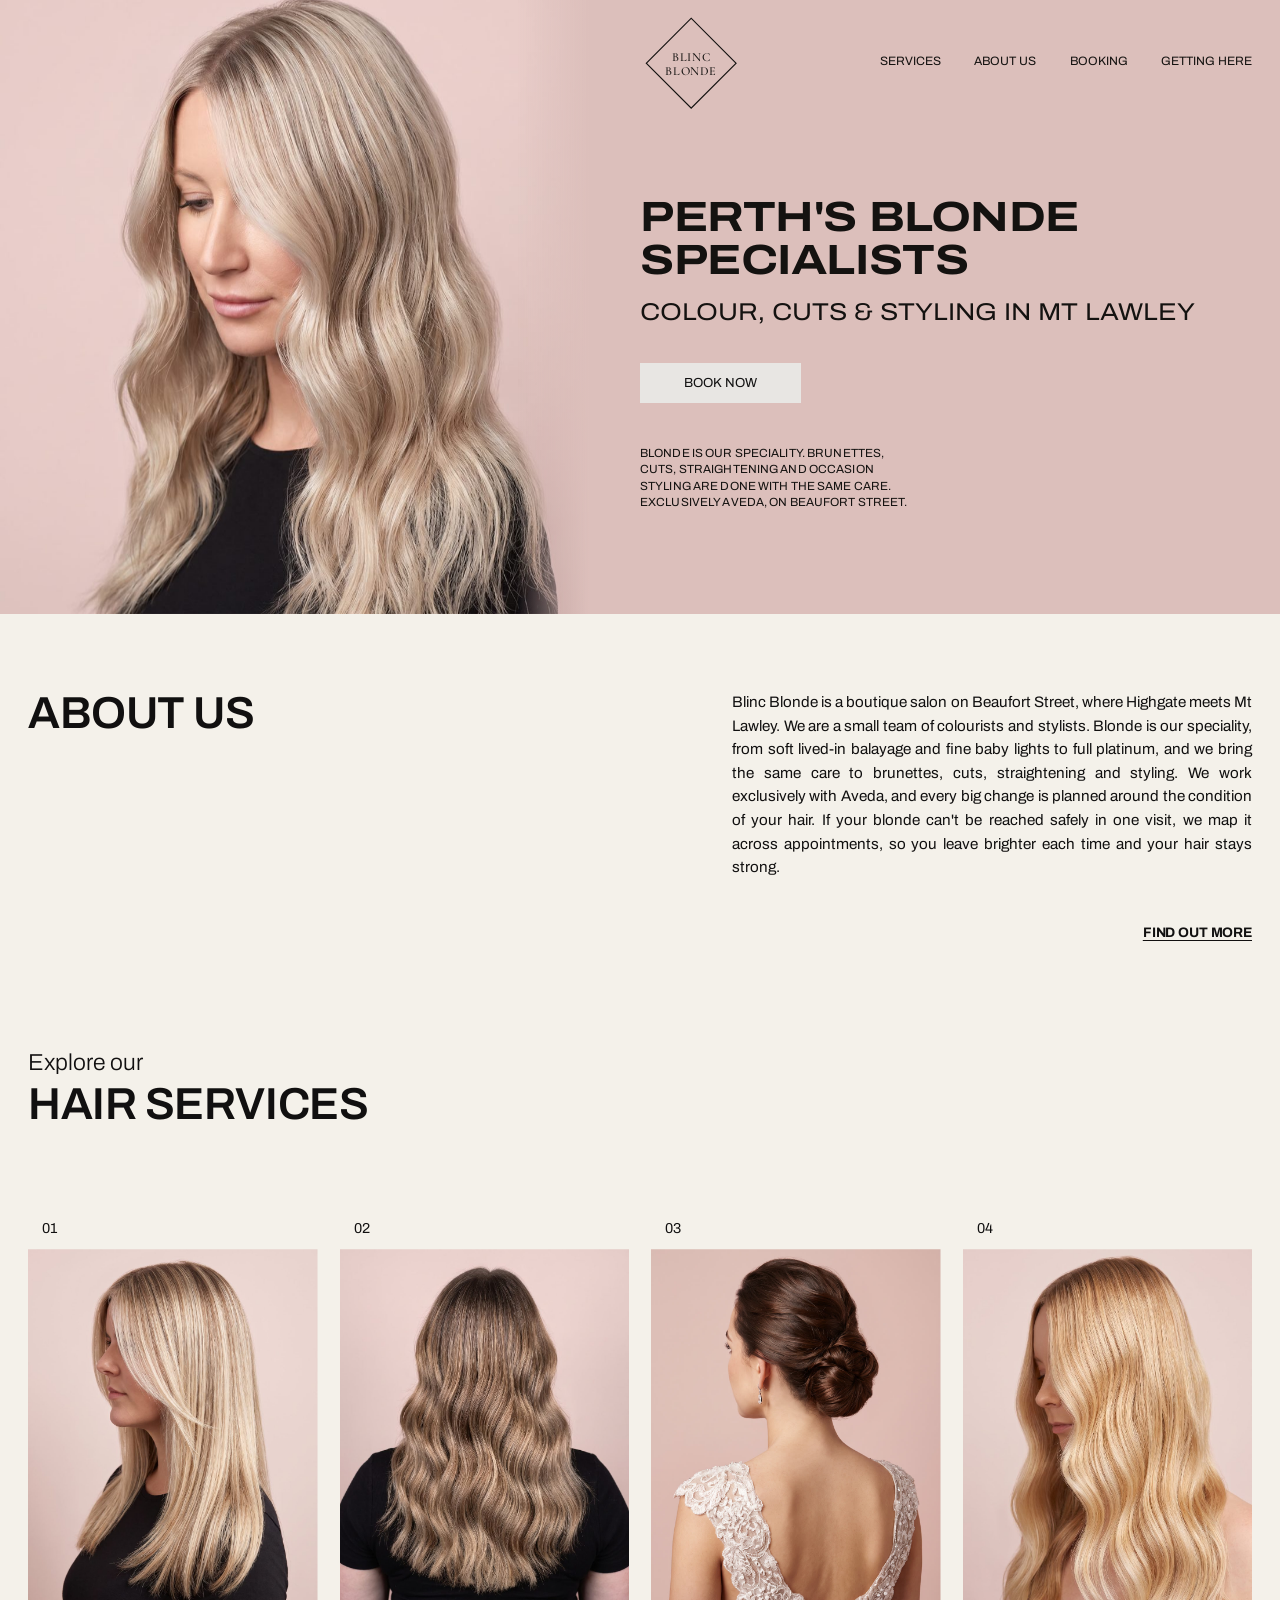
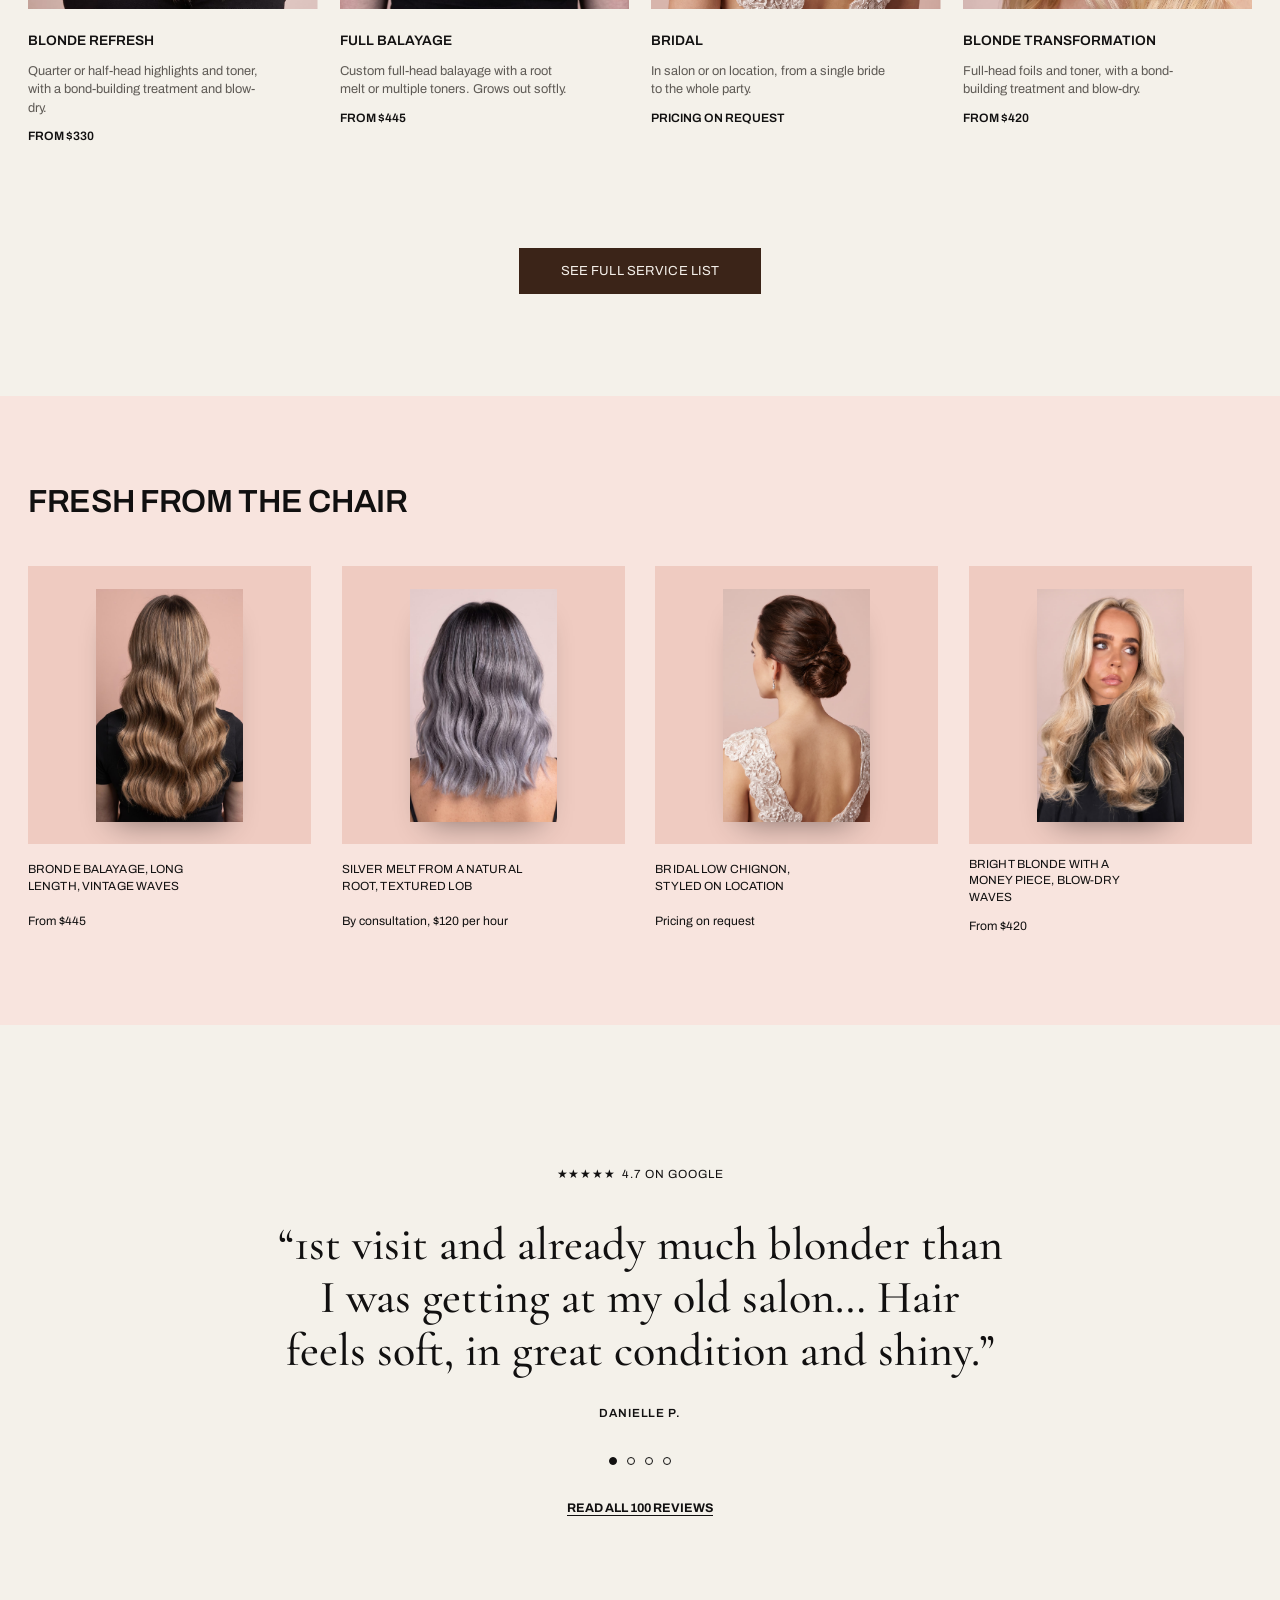
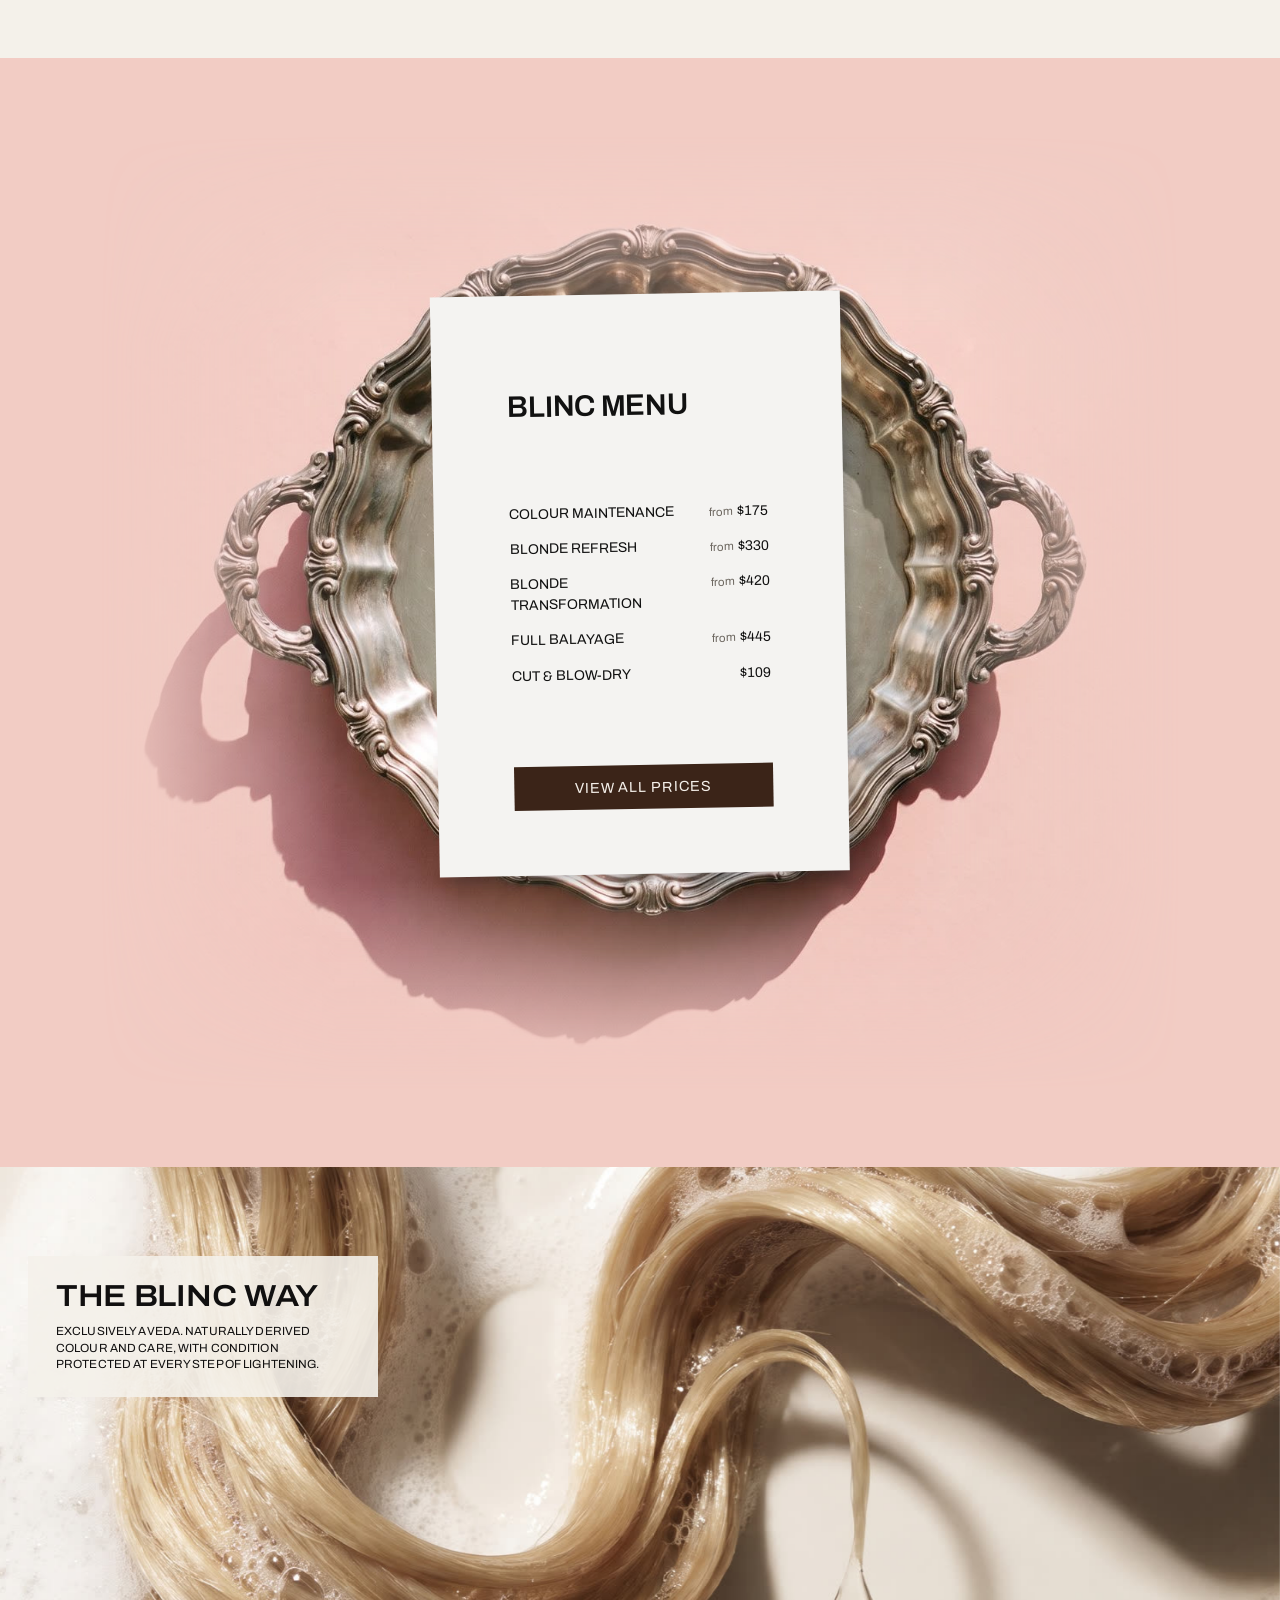
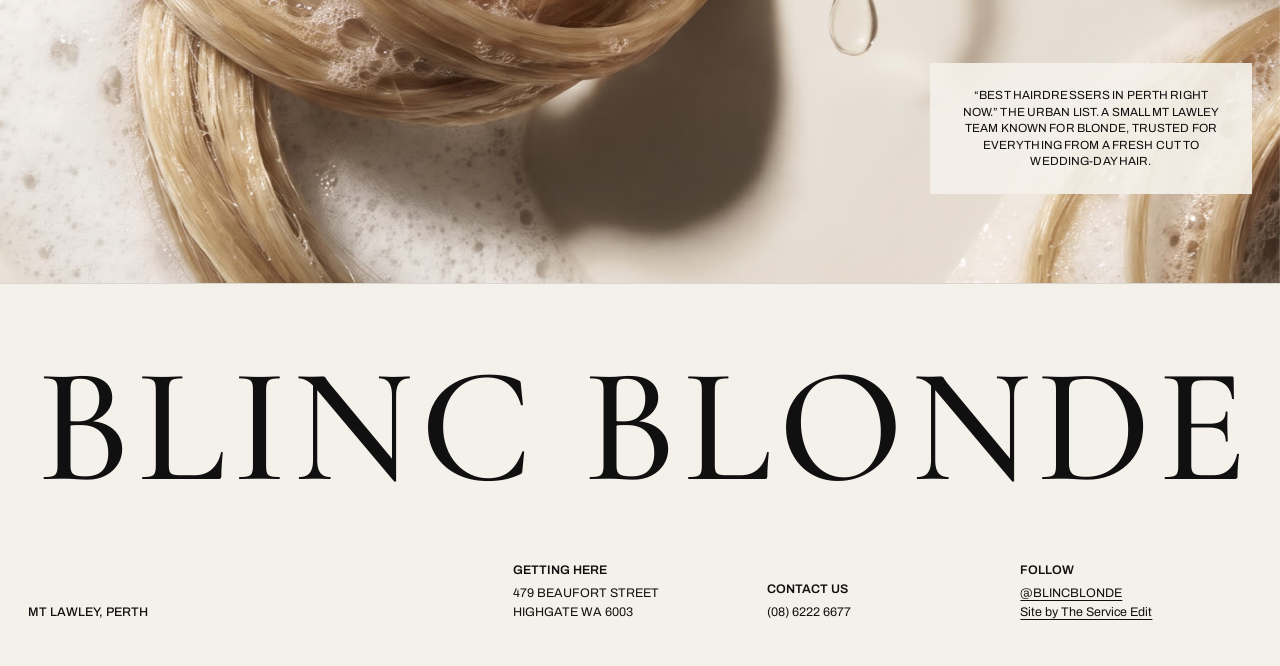
==== commit ced6208d: "Menu card CTA links to services page Co-Authored-By: Claude Opus 5.5 <noreply@anthropic.com> Claude-" ====
--- a/index.html
+++ b/index.html
@@ -55,7 +55,6 @@
   .top-img::after{content:"";position:absolute;inset:auto 0 0 0;height:34%;background:linear-gradient(180deg,rgba(220,191,187,0),var(--grey))}
   .top-nav{position:absolute;top:0;left:0;right:0;z-index:2;padding-left:max(16px,env(safe-area-inset-left,0px));padding-right:max(16px,env(safe-area-inset-right,0px));align-items:flex-start}
   .top-nav .logo{width:76px}
-  .top-nav nav{flex-direction:column;align-items:flex-end;gap:8px;text-align:right}
   .top-copy{padding-block:0 44px;margin-top:-56px;position:relative;z-index:1}
 }
 .top-nav{display:flex;flex-wrap:wrap;justify-content:space-between;align-items:center;gap:10px 24px;padding-block:22px 0;font-size:clamp(.76rem,.85vw,.86rem);text-transform:uppercase}
@@ -192,6 +191,24 @@
   .js .rv-up,.js .rv-clip,.js .rv-clip img,.js .menu .paper.rv-drop,.js .wordmark.rv-word span{opacity:1;translate:none;clip-path:none;scale:1;transition:none}
   .js .menu .paper.rv-drop{translate:-50% -50%}
 }
+
+/* mobile menu */
+.mtoggle{display:none}
+.mpanel{display:none}
+@media (max-width:819px){
+  .top-nav nav{display:none}
+  .mtoggle{display:inline-flex;align-items:center;gap:10px;background:none;border:0;padding:8px 0;font:inherit;font-size:.86rem;text-transform:uppercase;letter-spacing:.08em;color:inherit;cursor:pointer}
+  .mtoggle i{display:grid;gap:5px;width:22px}.mtoggle i::before,.mtoggle i::after{content:"";height:1.5px;background:currentColor}
+  .mpanel{display:grid;position:fixed;inset:0;z-index:60;background:var(--grey);color:#141210;grid-template-rows:auto 1fr auto;padding:calc(18px + env(safe-area-inset-top,0px)) max(16px,env(safe-area-inset-right,0px)) calc(24px + env(safe-area-inset-bottom,0px)) max(16px,env(safe-area-inset-left,0px));opacity:0;visibility:hidden;transition:opacity .35s ease,visibility .35s}
+  .mpanel.open{opacity:1;visibility:visible}
+  .mpanel .row{display:flex;justify-content:space-between;align-items:flex-start}
+  .mpanel .logo{width:76px}.mpanel .logo svg{display:block;width:100%;height:auto;overflow:visible}.mpanel .logo text{font-family:var(--wordmark);font-weight:500;font-size:24px;letter-spacing:.05em;fill:currentColor}
+  .mpanel nav{display:grid;align-content:center;gap:6px}
+  .mpanel nav a{font-family:var(--wordmark);font-weight:500;font-size:clamp(2.2rem,11vw,3rem);text-decoration:none;line-height:1.15;text-transform:uppercase;letter-spacing:.02em}
+  .mpanel .btn{width:100%;min-height:52px}
+  body.menu-open{overflow:hidden}
+}
+@media (prefers-reduced-motion:reduce){.mpanel{transition:none}}
 </style>
 </head>
 <body>
@@ -202,6 +219,7 @@
     <div class="top-nav">
       <a class="logo" href="#top" aria-label="Blinc Blonde home"><svg viewBox="0 0 200 200" role="img" aria-hidden="true"><rect x="38" y="38" width="124" height="124" transform="rotate(45 100 100)" fill="none" stroke="currentColor" stroke-width="2.2"/><text x="100" y="96" text-anchor="middle">BLINC</text><text x="100" y="124" text-anchor="middle">BLONDE</text></svg></a>
       <nav aria-label="Primary"><a href="services.html">Services</a><a href="#about">About us</a><a href="https://home.shortcutssoftware.com/blincblonde#/_h/locations/info" target="_blank" rel="noopener">Booking</a><a href="#find">Getting here</a></nav>
+      <button class="mtoggle" type="button" aria-expanded="false" aria-controls="mpanel">Menu <i aria-hidden="true"></i></button>
     </div>
     <div class="top-copy">
       <h1 class="h">Perth's blonde specialists</h1>
@@ -331,7 +349,7 @@
           <dt>Full balayage</dt><dd><small>from</small>$445</dd>
           <dt>Cut &amp; blow-dry</dt><dd>$109</dd>
         </dl>
-        <a class="book" href="https://home.shortcutssoftware.com/blincblonde#/_h/locations/info" target="_blank" rel="noopener">Book now</a>
+        <a class="book" href="services.html">View all prices</a>
       </div>
     </div>
   </section>
@@ -380,6 +398,12 @@
 })();
 </script>
 
+
+<div class="mpanel" id="mpanel" role="dialog" aria-modal="true" aria-label="Menu">
+  <div class="row"><a class="logo" href="./" aria-label="Blinc Blonde home"><svg viewBox="0 0 200 200" role="img" aria-hidden="true"><rect x="38" y="38" width="124" height="124" transform="rotate(45 100 100)" fill="none" stroke="currentColor" stroke-width="2.2"/><text x="100" y="96" text-anchor="middle">BLINC</text><text x="100" y="124" text-anchor="middle">BLONDE</text></svg></a><button class="mtoggle mclose" type="button">Close</button></div>
+  <nav aria-label="Mobile"><a href="services.html">Services</a><a href="./#about">About us</a><a href="#reviews">Reviews</a><a href="#find">Getting here</a></nav>
+  <a class="btn" href="https://home.shortcutssoftware.com/blincblonde#/_h/locations/info" target="_blank" rel="noopener">Book now</a>
+</div>
 <div class="mbook" id="mbook"><a href="https://home.shortcutssoftware.com/blincblonde#/_h/locations/info" target="_blank" rel="noopener">Book now</a></div>
 <script>
 (function(){var b=document.getElementById('mbook'),t=document.querySelector('.top,.sv-top');if(!b||!t)return;
@@ -404,5 +428,12 @@
   addEventListener('scroll',function(){if(!tick){tick=true;requestAnimationFrame(upd)}},{passive:true});upd();
 })();
 </script>
+<script>
+(function(){var p=document.getElementById('mpanel');if(!p)return;var o=document.querySelector('.top-nav .mtoggle');
+function set(v){p.classList.toggle('open',v);document.body.classList.toggle('menu-open',v);if(o)o.setAttribute('aria-expanded',v);if(v){var f=p.querySelector('nav a');f&&f.focus()}else if(o){o.focus()}}
+o&&o.addEventListener('click',function(){set(true)});p.querySelector('.mclose').addEventListener('click',function(){set(false)});
+p.querySelectorAll('nav a').forEach(function(a){a.addEventListener('click',function(){set(false)})});
+document.addEventListener('keydown',function(e){if(e.key==='Escape'&&p.classList.contains('open'))set(false)});})();
+</script>
 </body>
 </html>
